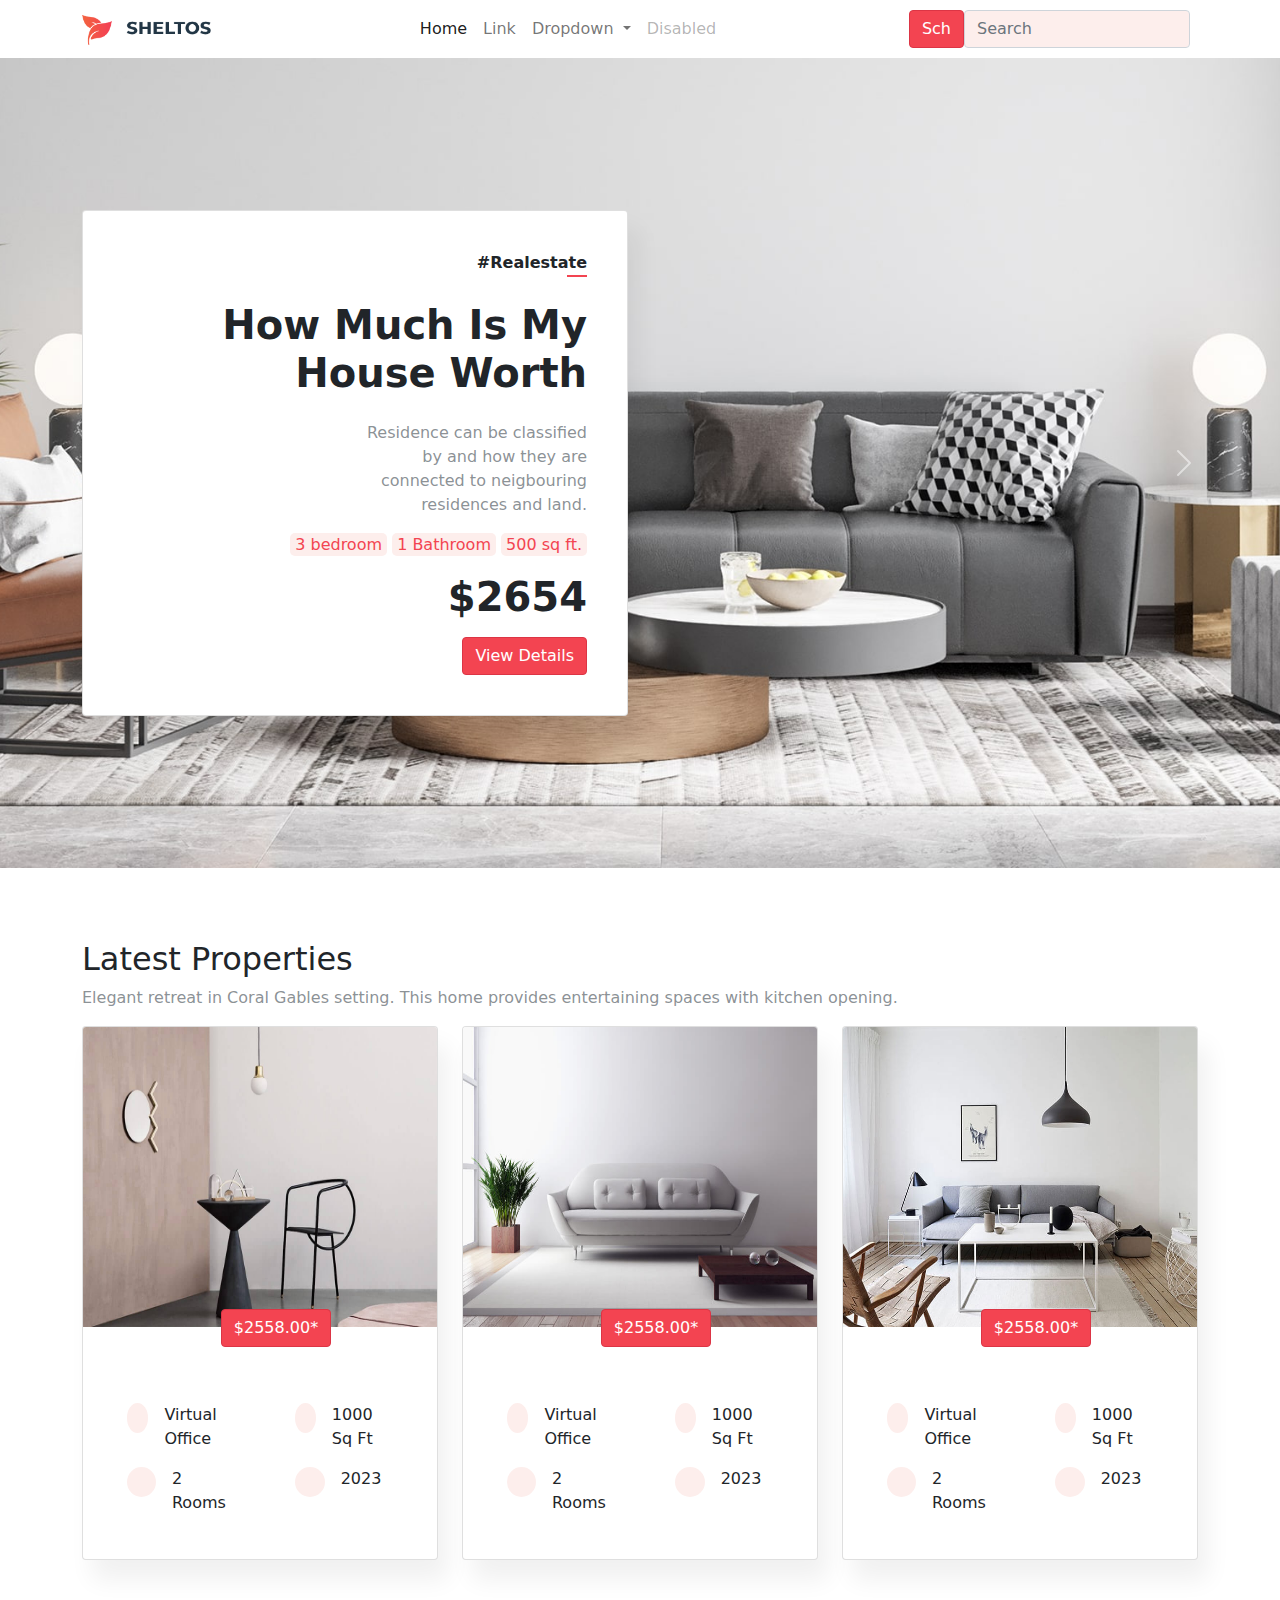
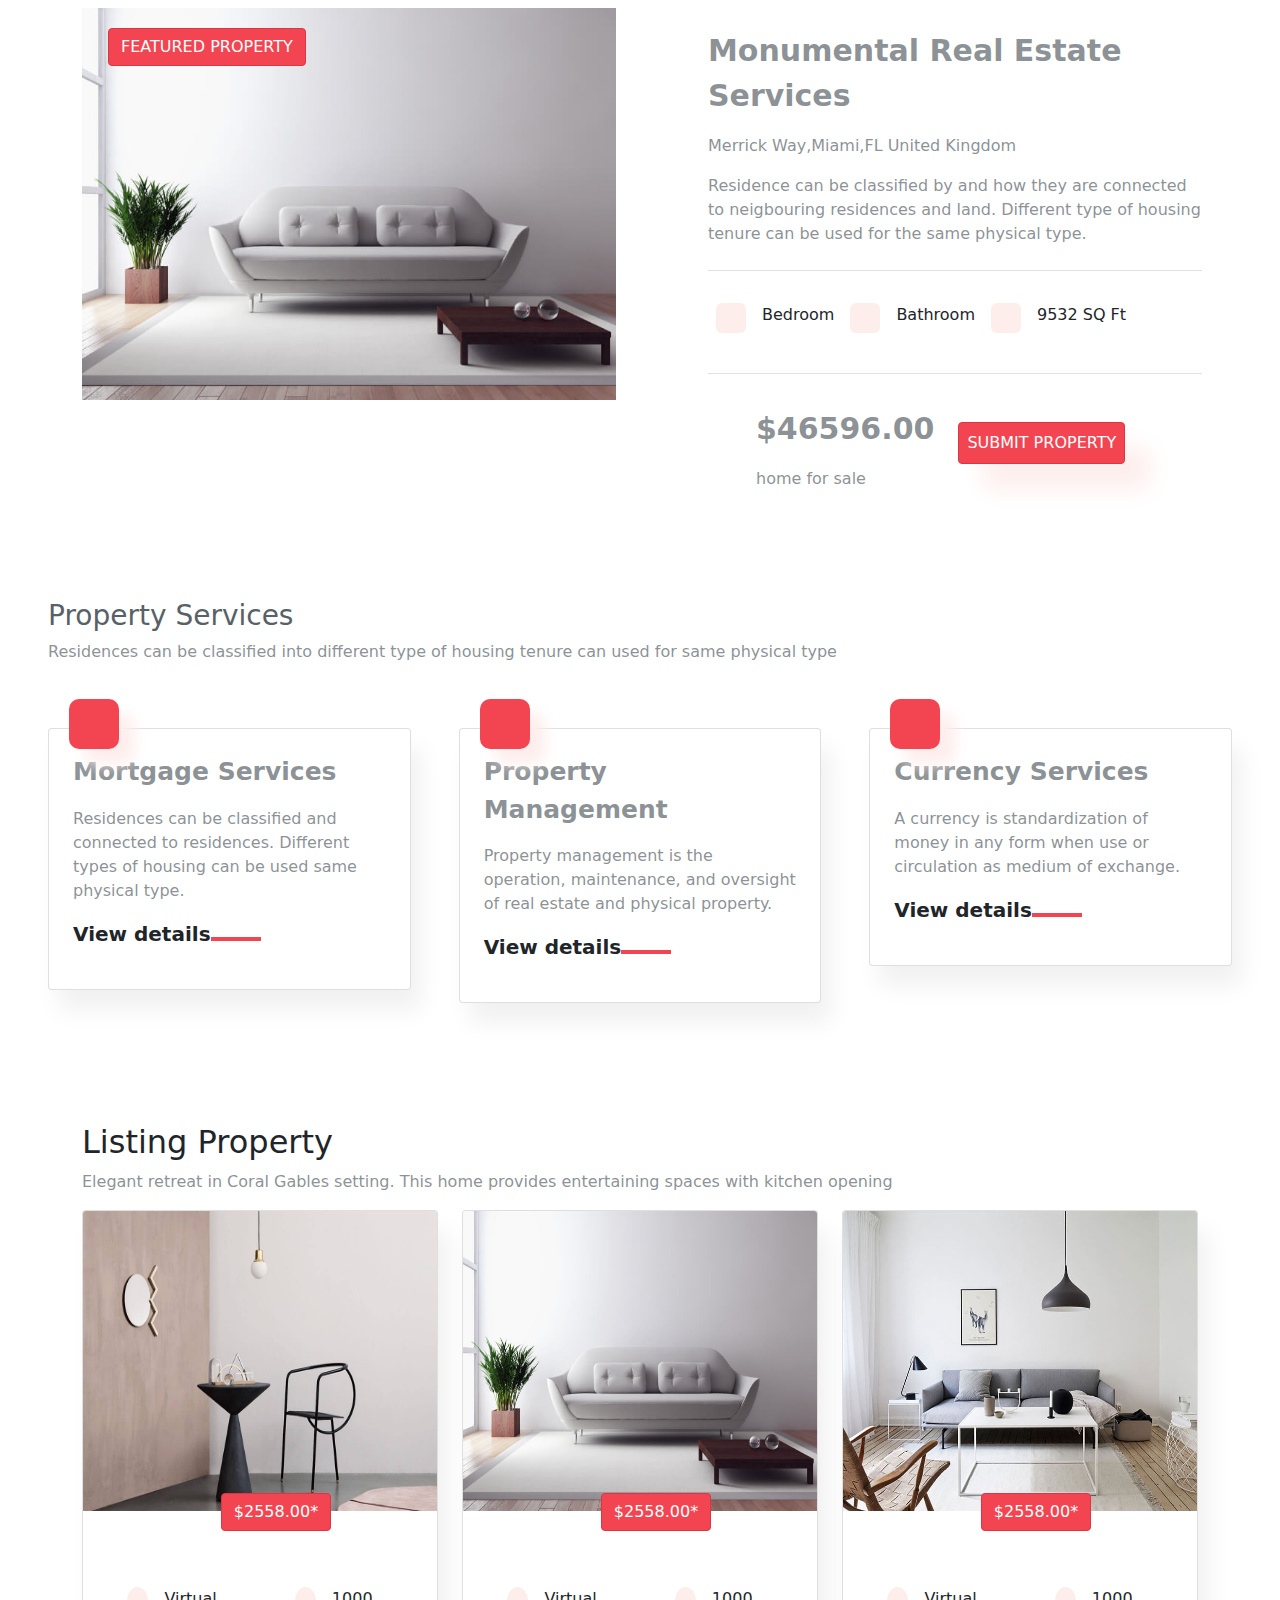
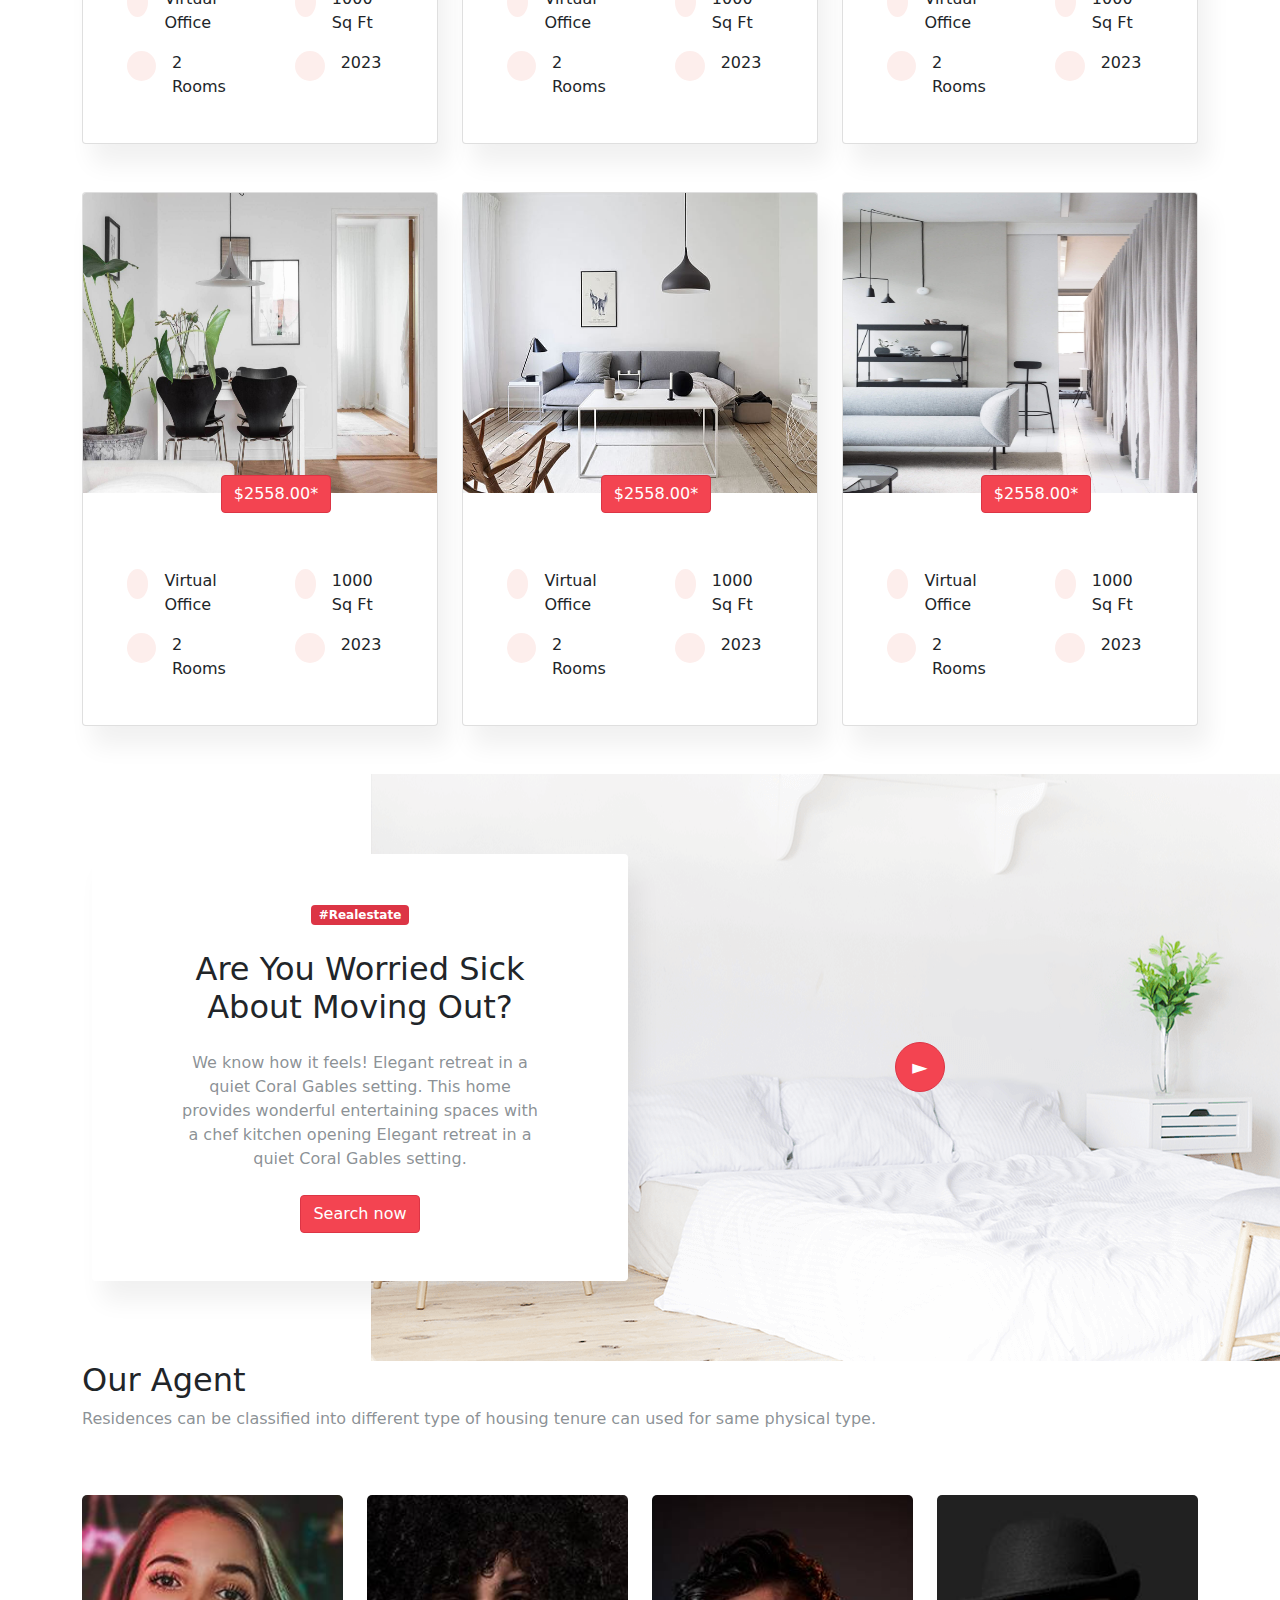
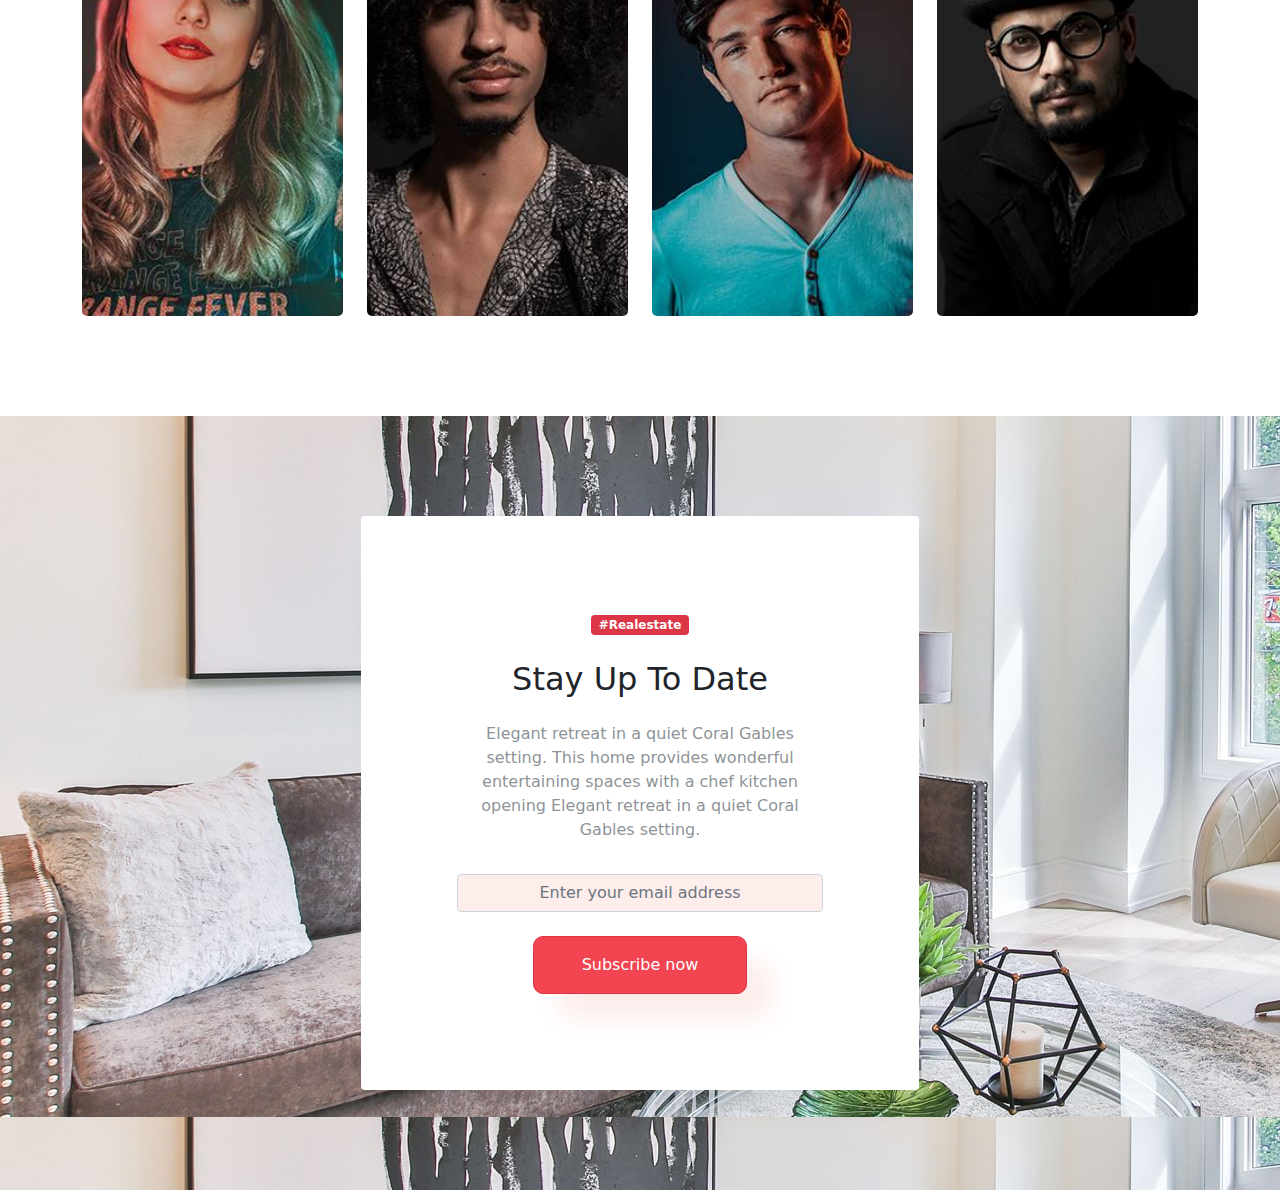
==== index.html @ 63a44f79 "completed homepage" ====
<!DOCTYPE html>
<html lang="en">

<head>
    <meta charset="UTF-8">
    <meta name="viewport" content="width=device-width, initial-scale=1.0">
    <title>Document</title>
    <link rel="stylesheet" href="bootstrap-5.0.2-dist/css/bootstrap.min.css">
    <link rel="stylesheet" href="style.css">
</head>

<body>
    <nav class="navbar navbar-expand-lg navbar-light bg-white">
        <div class="container">
            <a class="navbar-brand" href="#">
                <img src="image/4.png">
            </a>
            <button class="navbar-toggler" type="button" data-bs-toggle="collapse"
                data-bs-target="#navbarSupportedContent" aria-controls="navbarSupportedContent" aria-expanded="false"
                aria-label="Toggle navigation">
                <span class="navbar-toggler-icon"></span>
            </button>
            <div class="collapse navbar-collapse" id="navbarSupportedContent">
                <ul class="navbar-nav mx-auto mb-2 mb-lg-0">
                    <li class="nav-item">
                        <a class="nav-link active" aria-current="page" href="#">Home</a>
                    </li>
                    <li class="nav-item">
                        <a class="nav-link" href="#">Link</a>
                    </li>
                    <li class="nav-item dropdown">
                        <a class="nav-link dropdown-toggle" href="#" id="navbarDropdown" role="button"
                            data-bs-toggle="dropdown" aria-expanded="false">
                            Dropdown
                        </a>
                        <ul class="dropdown-menu" aria-labelledby="navbarDropdown">
                            <li><a class="dropdown-item" href="#">Action</a></li>
                            <li><a class="dropdown-item" href="#">Another action</a></li>
                            <li>
                                <hr class="dropdown-divider">
                            </li>
                            <li><a class="dropdown-item" href="#">Something else here</a></li>
                        </ul>
                    </li>
                    <li class="nav-item">
                        <a class="nav-link disabled" href="#" tabindex="-1" aria-disabled="true">Disabled</a>
                    </li>
                </ul>
                <form class="d-flex">
                    <button class="btn btn-danger" type="submit">
                        Sch
                    </button>
                    <input class="form-control me-2" type="search" placeholder="Search" aria-label="Search">

                </form>
            </div>
        </div>
    </nav>
    <div id="carouselExampleControls" class="carousel slide" data-bs-ride="carousel">
        <div class="carousel-inner">
            <div class="carousel-item active position-relative">
                <img src="image/banner1.jpg" class="d-block w-100" alt="...">
                <div class="carousel-content">
                    <div class="container h-100">
                        <div class="row h-100 align-items-center">
                            <div class="col-md-6">
                                <div class="card px-4 py-4">
                                    <div class="card-body">
                                        <p class="carousel-content-title text-dark">#Realestate</p>
                                        <h2 class="fw-bold text-capitalize display-4 my-4">
                                            How Much is My House Worth
                                        </h2>
                                        <p class="body w-50 ms-auto">Residence can be classified by and
                                            how they are connected to neigbouring residences and land.
                                        </p>
                                        <p class="description my-3">
                                            <span class="">3 bedroom</span>
                                            <span>1 Bathroom</span>
                                            <span>500 sq ft.</span>
                                        </p>
                                        <div class="attention">
                                            <h2 class="fw-bold mb-3">$2654</h2>
                                            <button class="btn btn-danger">View Details</button>
                                        </div>
                                    </div>
                                </div>
                            </div>
                        </div>

                    </div>
                </div>
            </div>

            <div class="carousel-item">
                <img src="image/banner2.jpg" class="d-block w-100" alt="...">
            </div>
            <div class="carousel-item">
                <img src="image/banner3.jpg" class="d-block w-100" alt="...">
            </div>
        </div>
        <button class="carousel-control-prev" type="button" data-bs-target="#carouselExampleControls"
            data-bs-slide="prev">
            <span class="carousel-control-prev-icon" aria-hidden="true"></span>
            <span class="visually-hidden">Previous</span>
        </button>
        <button class="carousel-control-next" type="button" data-bs-target="#carouselExampleControls"
            data-bs-slide="next">
            <span class="carousel-control-next-icon" aria-hidden="true"></span>
            <span class="visually-hidden">Next</span>
        </button>
    </div>
    <section class="label-property py-5 mt-4">
        <div class="container">
            <h2 class="heading text-capitalize">
                Latest Properties
            </h2>
            <p class="body">
                Elegant retreat in Coral Gables setting. This home provides entertaining spaces with kitchen opening.

            </p>
            <div class="row">
                <div class="col-lg-4 col-md-6">
                    <div class="card">
                        <div class="position-relative">
                            <img src="image/labelimg1.jpg" alt="" class="card-img-top">
                            <div class="card-2 px-4 py-2">
                                <div class="card-2-body px-4 py-2">

                                    <p class="fw-bold text-capitalize my-4 label-heading">
                                        How Much is My House Worth
                                    </p>
                                    <p class="body w-50">This home provides entertaining spaces with kitchen
                                        entering.
                                    </p>
                                    <p class="title text-dark">View details</p>
                                </div>
                            </div>
                        </div>
                        <div class="card-body position-relative pt-md-5">
                            <div class="d-flex">
                                <div class="left">
                                    <div class="d-flex p-2">
                                        <div class="icon me-3"></div>
                                        <span>Virtual Office</span>
                                    </div>
                                    <div class="d-flex p-2">
                                        <div class="icon me-3"></div>
                                        <span>2 Rooms</span>
                                    </div>
                                </div>
                                <div class="right">
                                    <div class="d-flex p-2">
                                        <div class="icon me-3"></div>
                                        <span>1000 Sq Ft</span>
                                    </div>
                                    <div class="d-flex p-2">
                                        <div class="icon me-3"></div>
                                        <span>2023</span>
                                    </div>
                                </div>
                            </div>
                            <div class="card-action text-center">
                                <button class="btn btn-danger">$2558.00*</button>
                            </div>
                        </div>

                    </div>
                </div>

                <div class="col-lg-4 col-md-6">
                    <div class="card">
                        <div class="position-relative">
                            <img src="image/labelimg2.jpg" alt="" class="card-img-top">
                            <div class="card-2 px-4 py-2">
                                <div class="card-2-body px-4 py-2">

                                    <p class="fw-bold text-capitalize my-4 label-heading">
                                        How Much is My House Worth
                                    </p>
                                    <p class="body w-50">This home provides entertaining spaces with kitchen
                                        entering.
                                    </p>
                                    <p class="title text-dark">View details</p>
                                </div>
                            </div>
                        </div>
                        <div class="card-body position-relative pt-md-5">
                            <div class="d-flex">
                                <div class="left">
                                    <div class="d-flex p-2">
                                        <div class="icon me-3"></div>
                                        <span>Virtual Office</span>
                                    </div>
                                    <div class="d-flex p-2">
                                        <div class="icon me-3"></div>
                                        <span>2 Rooms</span>
                                    </div>
                                </div>
                                <div class="right">
                                    <div class="d-flex p-2">
                                        <div class="icon me-3"></div>
                                        <span>1000 Sq Ft</span>
                                    </div>
                                    <div class="d-flex p-2">
                                        <div class="icon me-3"></div>
                                        <span>2023</span>
                                    </div>
                                </div>
                            </div>
                            <div class="card-action text-center">
                                <button class="btn btn-danger">$2558.00*</button>
                            </div>
                        </div>

                    </div>
                </div>
                <div class="col-lg-4 col-md-6">
                    <div class="card">
                        <div class="position-relative">
                            <img src="image/labelimg3.jpg" alt="" class="card-img-top">
                            <div class="card-2 px-4 py-2">
                                <div class="card-2-body px-4 py-2">

                                    <p class="fw-bold text-capitalize my-4 label-heading">
                                        How Much is My House Worth
                                    </p>
                                    <p class="body w-50">This home provides entertaining spaces with kitchen
                                        entering.
                                    </p>
                                    <p class="title text-dark">View details</p>
                                </div>
                            </div>
                        </div>
                        <div class="card-body position-relative pt-md-5">
                            <div class="d-flex">
                                <div class="left">
                                    <div class="d-flex p-2">
                                        <div class="icon me-3"></div>
                                        <span>Virtual Office</span>
                                    </div>
                                    <div class="d-flex p-2">
                                        <div class="icon me-3"></div>
                                        <span>2 Rooms</span>
                                    </div>
                                </div>
                                <div class="right">
                                    <div class="d-flex p-2">
                                        <div class="icon me-3"></div>
                                        <span>1000 Sq Ft</span>
                                    </div>
                                    <div class="d-flex p-2">
                                        <div class="icon me-3"></div>
                                        <span>2023</span>
                                    </div>
                                </div>
                            </div>
                            <div class="card-action text-center w-100">
                                <button class="btn btn-danger">$2558.00*</button>
                            </div>
                        </div>

                    </div>
                </div>
            </div>
        </div>

    </section>
    <section>
    <div class="container">
        <div class="row container-description h-100 gx-5">
            <div class="col-lg-6 d-flex position-relative ">
                <div>
                    <img src="image/labelimg2.jpg" class="w-100">
                    <button class="btn btn-danger button">FEATURED PROPERTY</button>
                    <div class="hover-container">
                        <div class="hover"></div>
                    </div>
                </div>
            </div>
            <div class="col-lg-6 left ">
                <div class="featured-text ps-lg-5 ">
                    <div class="mb-4">
                        <p class="feature-heading">Monumental Real Estate Services</p>
                        <p>Merrick Way,Miami,FL United Kingdom</p>
                        <p class="mb-2 pb-4 border-bottom">Residence can be classified by and
                            how they are connected to neigbouring residences and land. Different type of housing tenure
                            can be used for the same physical type.</p>
                    </div>
                    <div class="description-icon border-bottom pb-3 mb-2">
                        <p class="description">
                        <div class="d-flex">
                            <div class="d-flex p-2">
                                <div class="icons me-3"></div>
                                <span>Bedroom</span>
                            </div>
                            <div class="d-flex p-2">
                                <div class="icons me-3"></div>
                                <span>Bathroom</span>
                            </div>
                            <div class="d-flex p-2">
                                <div class="icons me-3"></div>
                                <span>9532 SQ Ft</span>
                            </div>

                        </div>
                        </p>
                    </div>
                    <div class="description-amount mx-5 d-flex py-4">
                        <div>
                            <p class="fw-bold amount">$46596.00</p>
                            <p>home for sale</p>
                        </div>
                        <div>
                            <button class="btn btn-danger button-2 mx-4 my-3 p-2">SUBMIT PROPERTY</button>
                        </div>
                    </div>
                </div>
            </div>
        </div>
    </div>
    </section>
    <section>
    <div class="container-fluid p-5">
        <h3 class="h-3">Property Services</h3>
        <p class="mb-5">Residences can be classified into different type of housing tenure can used for same physical
            type</p>

        <div class="row Property-services g-5">
            <div class="col-lg-4 position-relative">
                <div class="card px-4 py-4 mt-3">
                    <div class="icon-2 me-3"></div>
                    <p class="h-4 fw-bold">Mortgage Services</p>
                    <p>Residences can be classified and connected to residences. Different types of housing
                        can be used same physical type.
                    </p>
                    <p class="title text-dark">View details</p>
                </div>
            </div>
            <div class="col-lg-4 position-relative">
                <div class="card px-4 py-4 mt-3">
                    <div class="icon-2 me-3"></div>
                    <p class="h-4 fw-bold">Property Management</p>
                    <p>Property management is the operation, maintenance, and oversight of real estate and physical
                        property.
                    </p>
                    <p class="title text-dark">View details</p>
                </div>
            </div>
            <div class="col-lg-4 position-relative">
                <div class="card px-4 py-4 mt-3">
                    <div class="icon-2 me-3"></div>
                    <p class="h-4 fw-bold">Currency Services</p>
                    <p>A currency is standardization of money in any form when use or circulation as medium of exchange.
                    </p>
                    <p class="title text-dark">View details</p>
                </div>
            </div>
        </div>
    </div>
    </section>
    <section class="label-property py-5 mt-4">
        <div class="container">
            <h2 class="heading text-capitalize">
                Listing Property
            </h2>
            <p class="body">
                Elegant retreat in Coral Gables setting. This home provides entertaining spaces with kitchen opening
            </p>
            <div class="row gy-5">
                <div class="col-lg-4 col-md-6">
                    <div class="card">
                        <div class="position-relative">
                            <img src="image/labelimg1.jpg" alt="" class="card-img-top">
                            <div class="card-2 px-4 py-2">
                                <div class="card-2-body px-4 py-2 my-3">

                                    <p class="fw-bold text-capitalize my-2 label-heading">
                                        Eminent Estate Services
                                    </p>
                                    <p class="body w-50">Eminent Estate Services
                                    </p>
                                    <p class="title text-dark">View details</p>
                                </div>
                            </div>
                        </div>
                        <div class="card-body position-relative pt-md-5">
                            <div class="d-flex">
                                <div class="left">
                                    <div class="d-flex p-2">
                                        <div class="icon me-3"></div>
                                        <span>Virtual Office</span>
                                    </div>
                                    <div class="d-flex p-2">
                                        <div class="icon me-3"></div>
                                        <span>2 Rooms</span>
                                    </div>
                                </div>
                                <div class="right">
                                    <div class="d-flex p-2">
                                        <div class="icon me-3"></div>
                                        <span>1000 Sq Ft</span>
                                    </div>
                                    <div class="d-flex p-2">
                                        <div class="icon me-3"></div>
                                        <span>2023</span>
                                    </div>
                                </div>
                            </div>
                            <div class="card-action text-center">
                                <button class="btn btn-danger">$2558.00*</button>
                            </div>
                        </div>

                    </div>
                </div>

                <div class="col-lg-4 col-md-6">
                    <div class="card">
                        <div class="position-relative">
                            <img src="image/labelimg2.jpg" alt="" class="card-img-top">
                            <div class="card-2 px-4 py-2">
                                <div class="card-2-body px-4 py-2 my-3">

                                    <p class="fw-bold text-capitalize my-2 label-heading">
                                        Monumental Real Estate Services
                                    </p>
                                    <p class="body w-50">Monumental Real Estate Services
                                    </p>
                                    <p class="title text-dark">View details</p>
                                </div>
                            </div>
                        </div>
                        <div class="card-body position-relative pt-md-5">
                            <div class="d-flex">
                                <div class="left">
                                    <div class="d-flex p-2">
                                        <div class="icon me-3"></div>
                                        <span>Virtual Office</span>
                                    </div>
                                    <div class="d-flex p-2">
                                        <div class="icon me-3"></div>
                                        <span>2 Rooms</span>
                                    </div>
                                </div>
                                <div class="right">
                                    <div class="d-flex p-2">
                                        <div class="icon me-3"></div>
                                        <span>1000 Sq Ft</span>
                                    </div>
                                    <div class="d-flex p-2">
                                        <div class="icon me-3"></div>
                                        <span>2023</span>
                                    </div>
                                </div>
                            </div>
                            <div class="card-action text-center">
                                <button class="btn btn-danger">$2558.00*</button>
                            </div>
                        </div>

                    </div>
                </div>
                <div class="col-lg-4 col-md-6">
                    <div class="card">
                        <div class="position-relative">
                            <img src="image/labelimg3.jpg" alt="" class="card-img-top">
                            <div class="card-2 px-4 py-2">
                                <div class="card-2-body px-4 py-2 my-3">

                                    <p class="fw-bold text-capitalize my-2 label-heading">
                                        Dickson & Farm Property Co.
                                    </p>
                                    <p class="body w-50">Dickson & farm Property Co.
                                    </p>
                                    <p class="title text-dark">View details</p>
                                </div>
                            </div>
                        </div>
                        <div class="card-body position-relative pt-md-5">
                            <div class="d-flex">
                                <div class="left">
                                    <div class="d-flex p-2">
                                        <div class="icon me-3"></div>
                                        <span>Virtual Office</span>
                                    </div>
                                    <div class="d-flex p-2">
                                        <div class="icon me-3"></div>
                                        <span>2 Rooms</span>
                                    </div>
                                </div>
                                <div class="right">
                                    <div class="d-flex p-2">
                                        <div class="icon me-3"></div>
                                        <span>1000 Sq Ft</span>
                                    </div>
                                    <div class="d-flex p-2">
                                        <div class="icon me-3"></div>
                                        <span>2023</span>
                                    </div>
                                </div>
                            </div>
                            <div class="card-action text-center w-100">
                                <button class="btn btn-danger">$2558.00*</button>
                            </div>
                        </div>

                    </div>
                </div>
                <div class="col-lg-4 col-md-6">
                    <div class="card">
                        <div class="position-relative">
                            <img src="image/labelimg4.jpg" alt="" class="card-img-top">
                            <div class="card-2 px-4 py-2">
                                <div class="card-2-body px-4 py-2 my-3">

                                    <p class="fw-bold text-capitalize my-2 label-heading">
                                        Luxxe Choice Real Estate
                                    </p>
                                    <p class="body w-50">Luxxe Choice Real Estate
                                    </p>
                                    <p class="title text-dark">View details</p>
                                </div>
                            </div>
                        </div>
                        <div class="card-body position-relative pt-md-5">
                            <div class="d-flex">
                                <div class="left">
                                    <div class="d-flex p-2">
                                        <div class="icon me-3"></div>
                                        <span>Virtual Office</span>
                                    </div>
                                    <div class="d-flex p-2">
                                        <div class="icon me-3"></div>
                                        <span>2 Rooms</span>
                                    </div>
                                </div>
                                <div class="right">
                                    <div class="d-flex p-2">
                                        <div class="icon me-3"></div>
                                        <span>1000 Sq Ft</span>
                                    </div>
                                    <div class="d-flex p-2">
                                        <div class="icon me-3"></div>
                                        <span>2023</span>
                                    </div>
                                </div>
                            </div>
                            <div class="card-action text-center w-100">
                                <button class="btn btn-danger">$2558.00*</button>
                            </div>
                        </div>

                    </div>
                </div>
                <div class="col-lg-4 col-md-6">
                    <div class="card">
                        <div class="position-relative">
                            <img src="image/labelimg3.jpg" alt="" class="card-img-top">
                            <div class="card-2 px-4 py-2">
                                <div class="card-2-body px-4 py-2 my-3">

                                    <p class="fw-bold text-capitalize my-2 label-heading">
                                        Homerus Realty Agents
                                    </p>
                                    <p class="body w-50">Homerus Realty Agents
                                    </p>
                                    <p class="title text-dark">View details</p>
                                </div>
                            </div>
                        </div>
                        <div class="card-body position-relative pt-md-5">
                            <div class="d-flex">
                                <div class="left">
                                    <div class="d-flex p-2">
                                        <div class="icon me-3"></div>
                                        <span>Virtual Office</span>
                                    </div>
                                    <div class="d-flex p-2">
                                        <div class="icon me-3"></div>
                                        <span>2 Rooms</span>
                                    </div>
                                </div>
                                <div class="right">
                                    <div class="d-flex p-2">
                                        <div class="icon me-3"></div>
                                        <span>1000 Sq Ft</span>
                                    </div>
                                    <div class="d-flex p-2">
                                        <div class="icon me-3"></div>
                                        <span>2023</span>
                                    </div>
                                </div>
                            </div>
                            <div class="card-action text-center w-100">
                                <button class="btn btn-danger">$2558.00*</button>
                            </div>
                        </div>

                    </div>
                </div>
                <div class="col-lg-4 col-md-6">
                    <div class="card">
                        <div class="position-relative">
                            <img src="image/labelimg5.jpg" alt="" class="card-img-top">
                            <div class="card-2 px-4 py-2">
                                <div class="card-2-body px-4 py-2 my-3">

                                    <p class="fw-bold text-capitalize my-2 label-heading">
                                        How Much is My House Worth
                                    </p>
                                    <p class="body w-50">How Much Is My House Worth
                                    </p>
                                    <p class="title text-dark">View details</p>
                                </div>
                            </div>
                        </div>
                        <div class="card-body position-relative pt-md-5">
                            <div class="d-flex">
                                <div class="left">
                                    <div class="d-flex p-2">
                                        <div class="icon me-3"></div>
                                        <span>Virtual Office</span>
                                    </div>
                                    <div class="d-flex p-2">
                                        <div class="icon me-3"></div>
                                        <span>2 Rooms</span>
                                    </div>
                                </div>
                                <div class="right">
                                    <div class="d-flex p-2">
                                        <div class="icon me-3"></div>
                                        <span>1000 Sq Ft</span>
                                    </div>
                                    <div class="d-flex p-2">
                                        <div class="icon me-3"></div>
                                        <span>2023</span>
                                    </div>
                                </div>
                            </div>
                            <div class="card-action text-center w-100">
                                <button class="btn btn-danger">$2558.00*</button>
                            </div>
                        </div>

                    </div>
                </div>
            </div>
        </div>

    </section>


    <section class="video-section">
        <div class="container-fluid">
            <div class="row align-items-center">
                <div class="col-lg-6">
                    <div class="card  text-center bg-white border-0" style="row-gap:20px">
                        <div class="card-body text-center bg-white border-0 w-75 mx-auto py-5" style="row-gap:30px">
                            <span class="badge bg-danger">
                                #Realestate
                            </span>

                            <h2 class="heading my-4">Are You Worried
                                Sick About Moving Out?</h2>
                            <p>
                                We know how it feels! Elegant retreat in a quiet Coral Gables setting. This home
                                provides
                                wonderful entertaining spaces with a chef kitchen opening Elegant retreat in a quiet
                                Coral
                                Gables setting.
                            </p>
                            <div class="mt-4">
                                <button class="btn btn-danger">Search now</button>
                            </div>
                        </div>
                    </div>
                    <div>

                    </div>
                </div>
                <div class="col-lg-6 h-100">
                    <div class="d-flex align-items-center justify-content-center h-100">
                        <button type="button" class="btn btn-danger play-youtube" data-bs-toggle="modal"
                            data-bs-target="#youtube">
                            &#9658;
                        </button>
                    </div>
                </div>
            </div>
        </div>
        <div class="modal fade" id="youtube" tabindex="-1" aria-labelledby="exampleModalLabel" aria-hidden="true">
            <div class="modal-dialog modal-dialog-centered">
              <div class="modal-content">
               
                <div class="modal-body p-0">
                    <iframe title="realestate" src="https://www.youtube.com/embed/Sz_1tkcU0Co" class="youtube"></iframe>
                </div>
               
              </div>
            </div>
          </div>
    </section>
    <section class="Agent">
        <div class="container">
            <div>
                <h2 class="heading text-capitalize">Our Agent</h2>
                <p>Residences can be classified into different type of housing tenure can used for same physical type.

                </p>
            </div>
            <div class="row gy-3 my-5">
                <div class="col-lg-3 position-relative ">

                    <div class="agent-image"><img src="image/about1.jpg" class="agent-img"></div>
                </div>
                <div class="col-lg-3 position-relative ">

                    <div class="agent-image">
                        <img src="image/about2.jpg" class="agent-img">
                    </div>
                </div>
                <div class="col-lg-3 position-relative ">

                    <div class="agent-image">
                        <img src="image/about3.jpg" class="agent-img">
                    </div>
                </div>
                <div class="col-lg-3 position-relative ">
                    <div class="agent-image">
                        <img src="image/about4.jpg" class="agent-img">
                    </div>
                </div>
            </div>
        </div>
        </div>

    </section>
    <section class="agent-section">
        <div class="container">
            <div class="col-lg-6">
                <div class="card  text-center bg-white border-0 p-lg-5">
                    <div class="card-body text-center bg-white border-0  mx-auto p-5" style="row-gap:30px">
                        <span class="badge bg-danger">
                            #Realestate
                        </span>

                        <h2 class="heading my-4">Stay Up To Date</h2>
                        <p class="pb-3">
                            Elegant retreat in a quiet Coral Gables setting. This home provides wonderful entertaining
                            spaces with a chef kitchen opening Elegant retreat in a quiet Coral Gables setting.


                        </p>
                        <div>
                            <input type="text" class="form-control text-center" placeholder="Enter your email address"
                                aria-label="E-mail address">
                        </div>
                        <div class="mt-4">
                            <button class="btn btn-danger px-5 py-3 agent-button">Subscribe now</button>
                        </div>
                    </div>
                </div>
                <div>

                </div>
            </div>
        </div>
    </section>
    <script src="bootstrap-5.0.2-dist//js/bootstrap.bundle.js"></script>
</body>

</html>
---- style.css ----
:root{
    --color-primary:#f34451;
    --color-secoondary:#f7f7fe;
    --color-primary-light:#fdeeec;
    --color-body:rgba(88,97,103,.7);
    --header-color:#586167;
    
}
p{
    color: var(--color-body);
}
.navbar-brand img{
    height:30px
}
.btn-danger{
    background-color: var(--color-primary);
}
.navbar input[type= 'search']{
    background-color:var(--color-primary-light);
}
.carousel img{
    height: 90vh;
    object-fit:cover ;
    object-position:center ;
}
.carousel-content{
    position: absolute;
    left: 0;
    top: 0;
    height:100%;
    width: 100%;
    text-align: right;
}
.carousel-content-title{
    font-weight: bold;
}
.carousel-content-title::after{
    content:"";
    display:block;
    width: 20px;
    height:2px;
    background-color: var(--color-primary);
    margin-left: auto;
}
.carousel-content h2{
    font-size:40px
    
}
.carousel-content .description span{
  background-color:var(--color-primary-light);
  padding: 2px 5px;
  border-radius: 5px;
  color: var(--color-primary);
}

.card .icon{
    width:30px;
    height: 30px;
    border-radius:50%;
    background-color:var(--color-primary-light);
}
.card .card-action{
    position:absolute;
    top:-18px;
width: 100%;
}
 .card img {
    height: 300px;
 }
.card{
    box-shadow: 10px 20px 25px rgba(0,0,0,6%);
}



.container-description{
position: relative;
}
.label-heading{
    font-size: 30px;
}
.title{
    font-weight: bold;
    color:var(--color-primary);
    font-size: 20px;
}

.title::after{
    content:"";
    display:inline-block;
    width: 50px;
    height:4px;
    background-color: var(--color-primary);
    
}

.feature-heading{
    font-weight: bold;
    font-size: 30px;
}

.left{
    padding:20px;
    
}
.right{
    padding: 20px;
}
.button{
    position:absolute;
    top:20px;
    left:50px;
}

.amount{
    font-size: 30px;
}
.button-2{
    display: inline-block;
    box-shadow: 25px 25px 25px var(--color-primary-light);
}

.icons{
    width:30px;
    height: 30px;
    border-radius:20%;
    background-color:var(--color-primary-light);
}
.hover-container{
    position:absolute;
    width:100%;
    height: 100%;
    display: flex;
    justify-content: center;
    align-items: center;
    z-index: 1;
    top: 0;
    left: 0;
    /* border: 1px solid; */
}
.hover{
    background-color:rgba(255,255,255,50%);
    height:200px;
    width: 200px;
    transform: scale(0);
    transition: transform .5s ease;
}
.image{
    border: 1px solid;
}

.hover-container:hover .hover{ 
    transform: scale(1);
}
.h-3{
    color: var(--header-color);
}
.h-4{
    font-size: 25px;
}
.icon-2{
    position: absolute;
    top: -30px;
    left:20px;
    width:50px;
    height: 50px;
    border-radius:20%;
    background-color:var(--color-primary);
    box-shadow: 15px 15px 15px var(--color-primary-light); 
}
.card-2{
    position:absolute;
    width:100%;
    height: 70%;
    z-index: 1;
    top: 0;
    left: 0;
    
}

.card-2-body{
    
    background-color:white;
    transform: scale(0);
    transition: transform .5s ease;
}
.card-2:hover .card-2-body{
    transform: scale(1);
}
.video-section{
    background-image: url(image/video-bg.png);
    padding: 80px;
    background-position:bottom;
}
.play-youtube{
    width:50px;
    height: 50px;
    border-radius:50%;
    display: inline-flex;
    align-items: center;
    justify-content: center;
    font-size: 20px;

}
.youtube{
    width: 100%;
    height: 300px;
}
.agent{
    margin-top: 100px;
}
.agent-img{
    border-radius: 5px;
    width: 100%;
    height: 421px;
    object-fit: cover;
   
}
.agent-section{
    background-image: url(image/subscribe-bg.jpg);
    padding-top: 100px;
    padding-bottom: 100px;
    align-items: center;
    justify-content: center;
    margin-top: 100px;
}

.agent-section .container{
    display: flex;
    align-items: center;
    justify-content: center;
}

.form-control{
    background-color: var(--color-primary-light);
    
}
.agent-button{
    box-shadow: 25px 25px 25px var(--color-primary-light); 
    border-radius: 10px;
}
input::placeholder{
    color: var(--color-primary);
}
@media(max-width:750px){
    .video-section{padding: 24px 16px;
    }
    
}
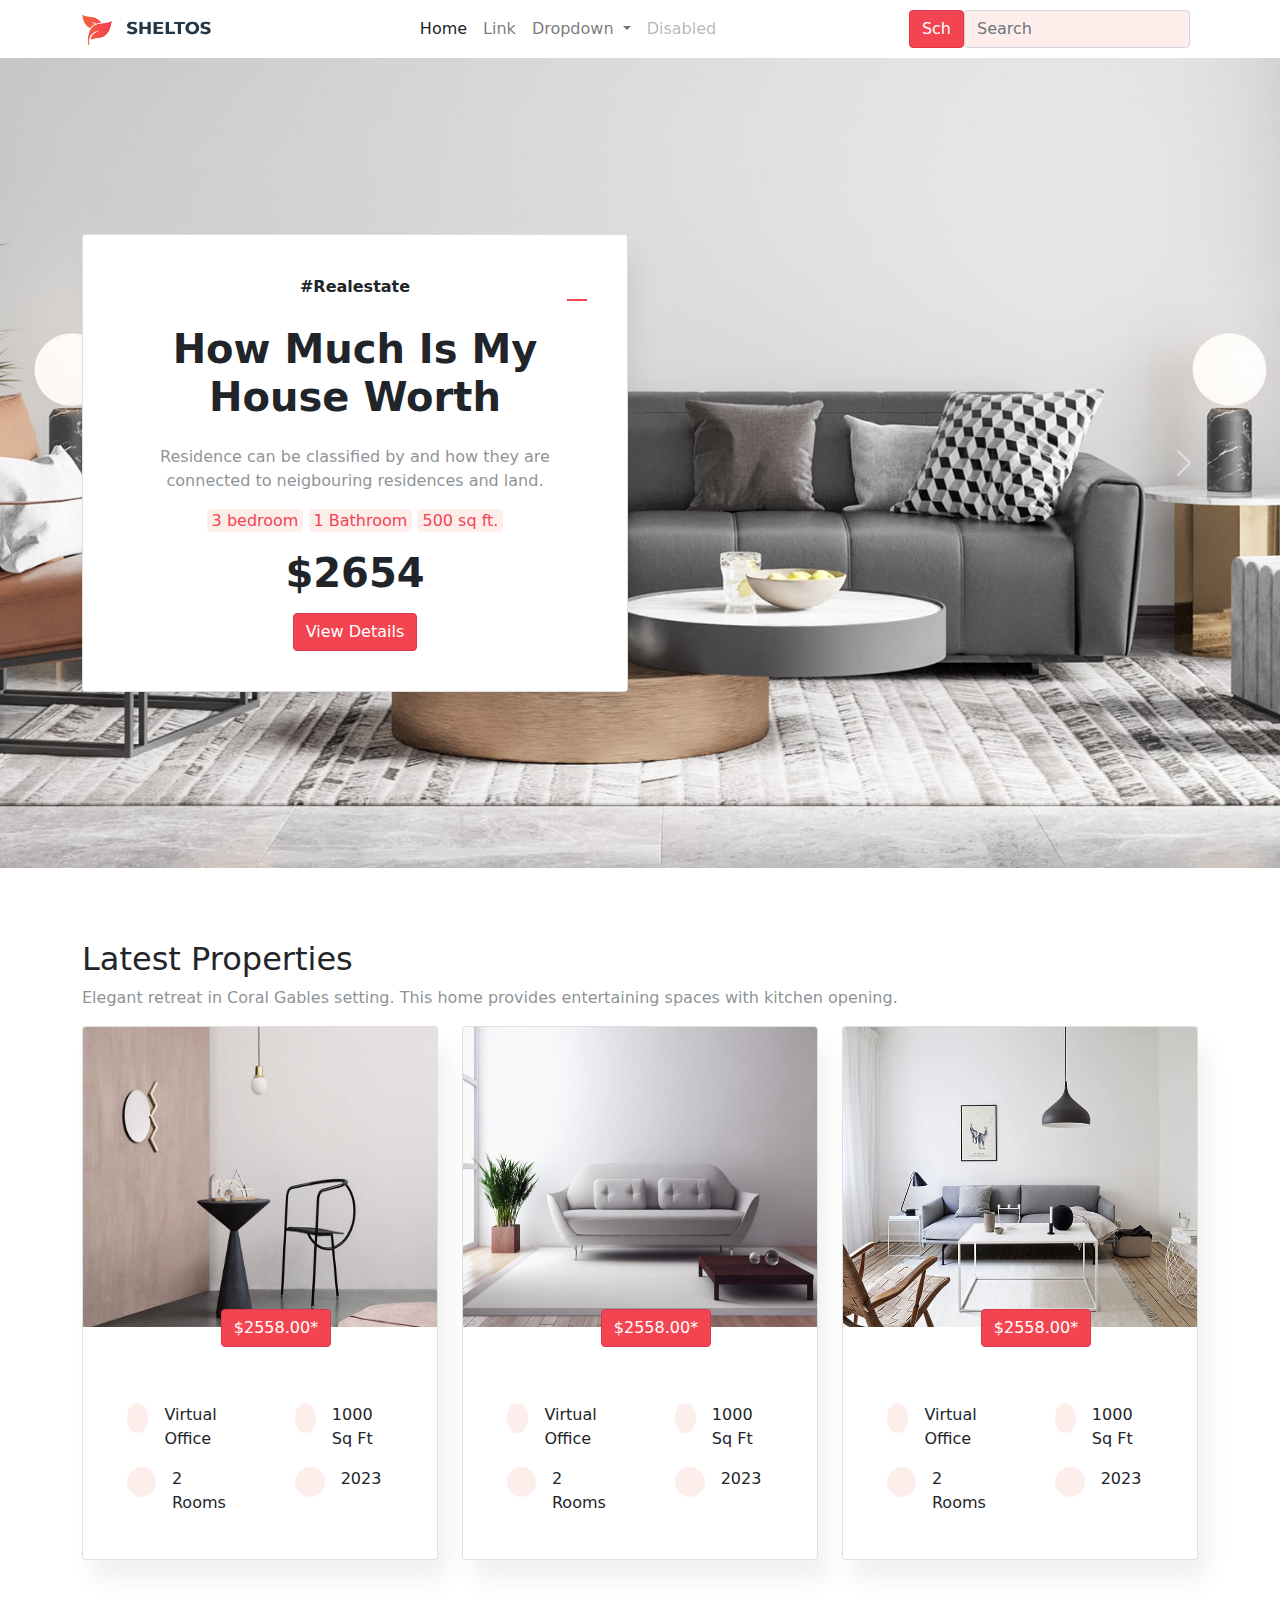
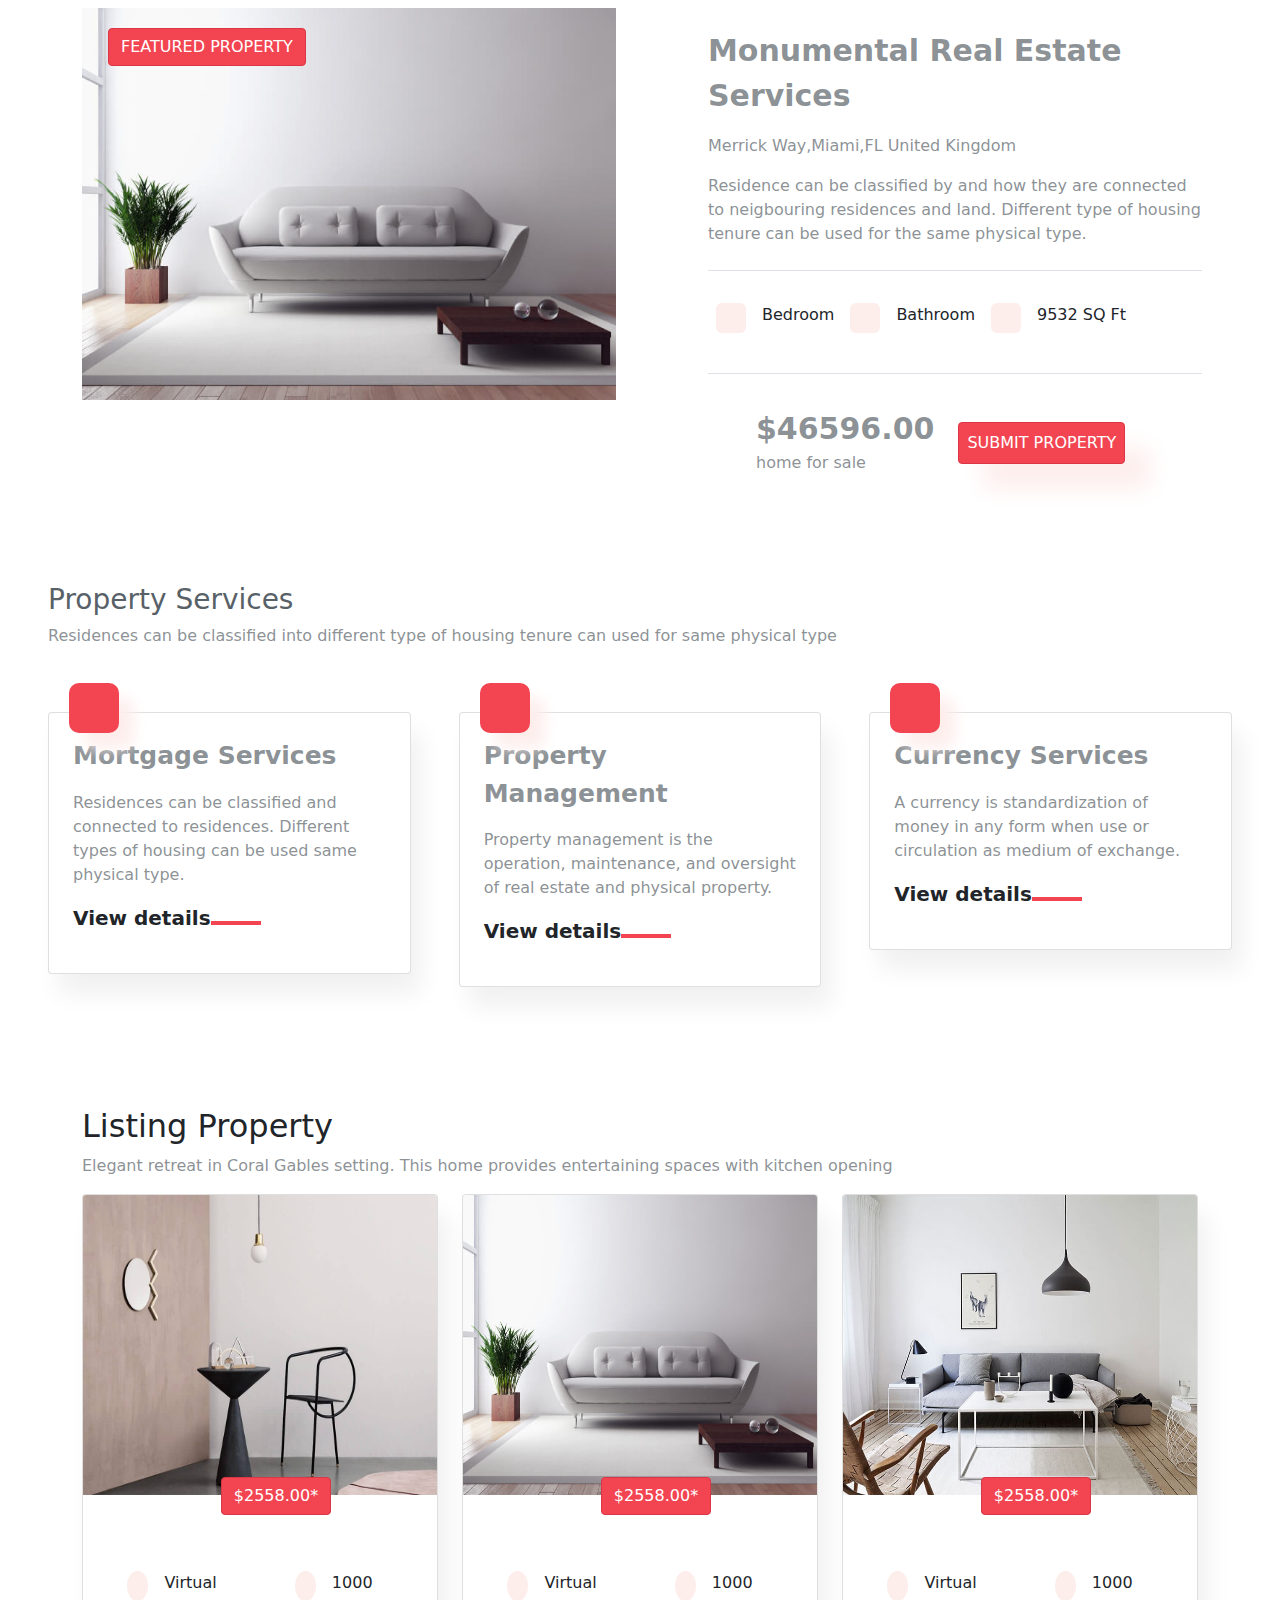
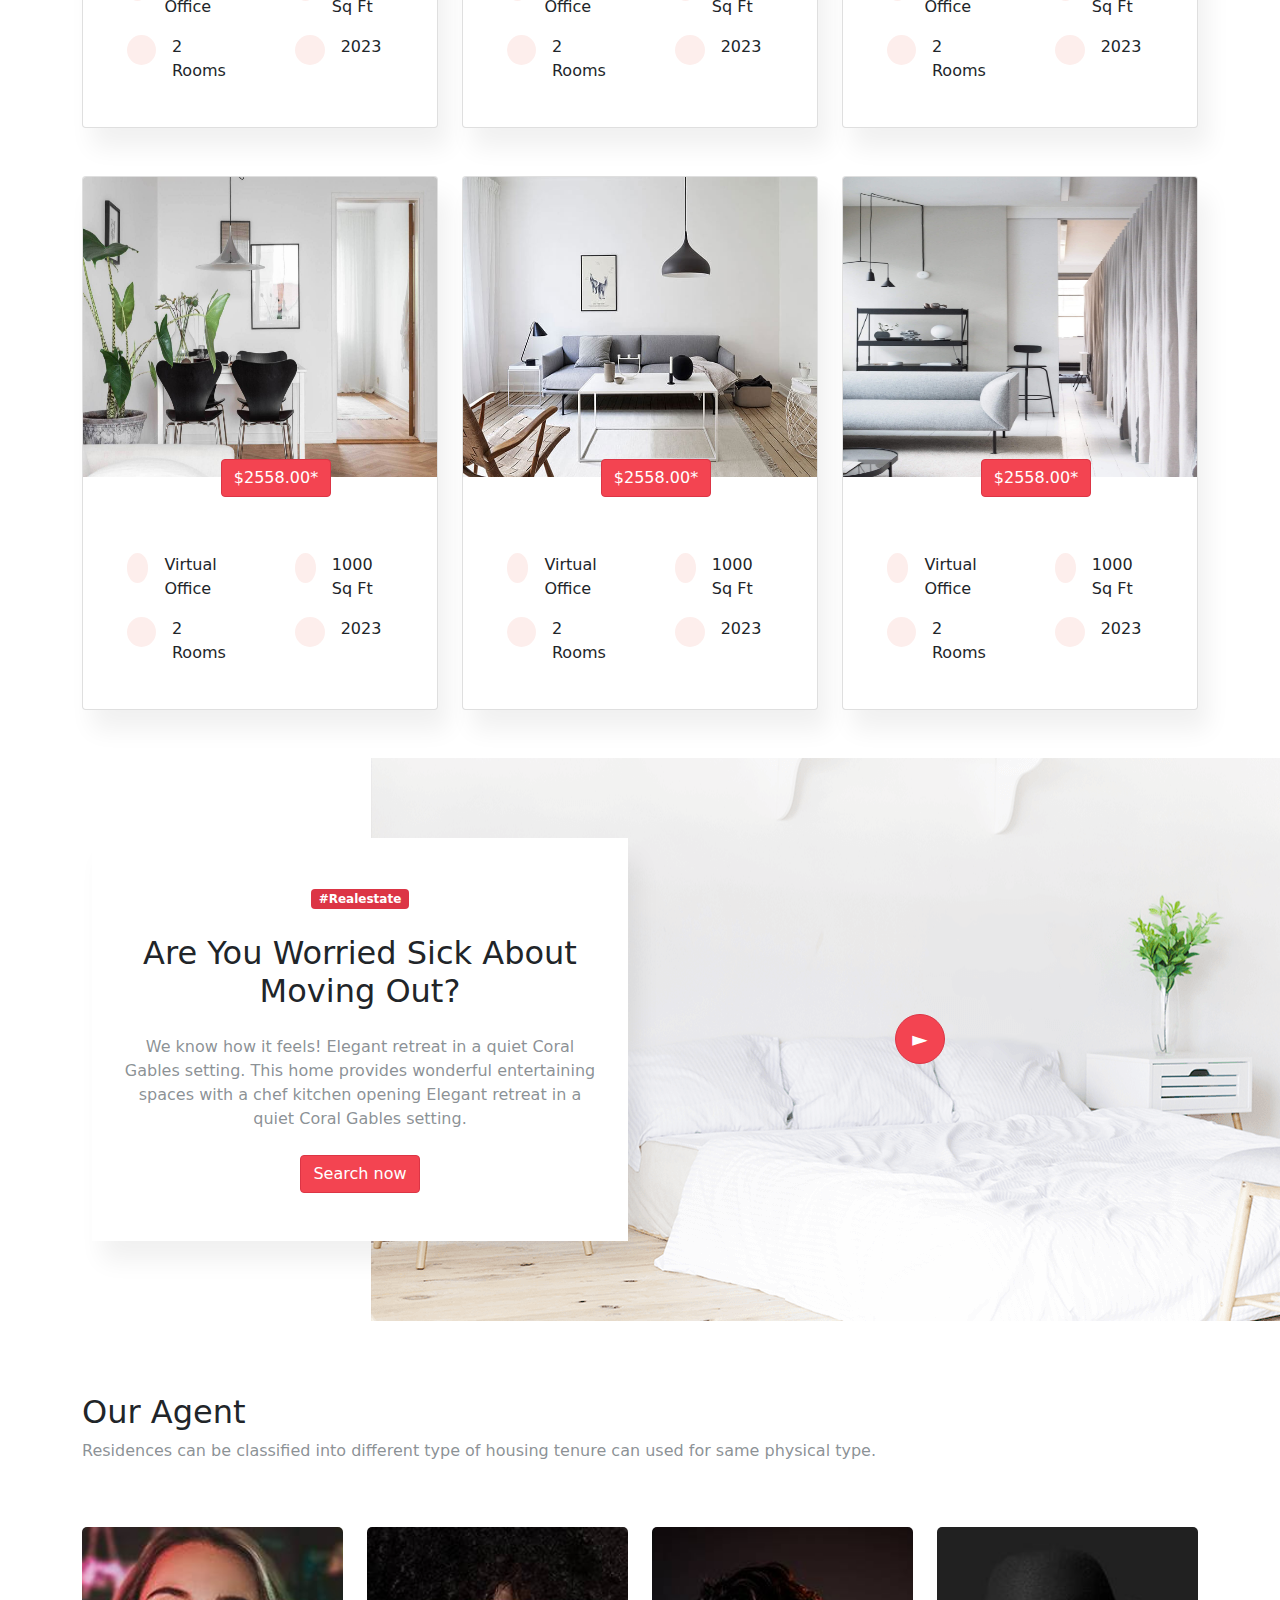
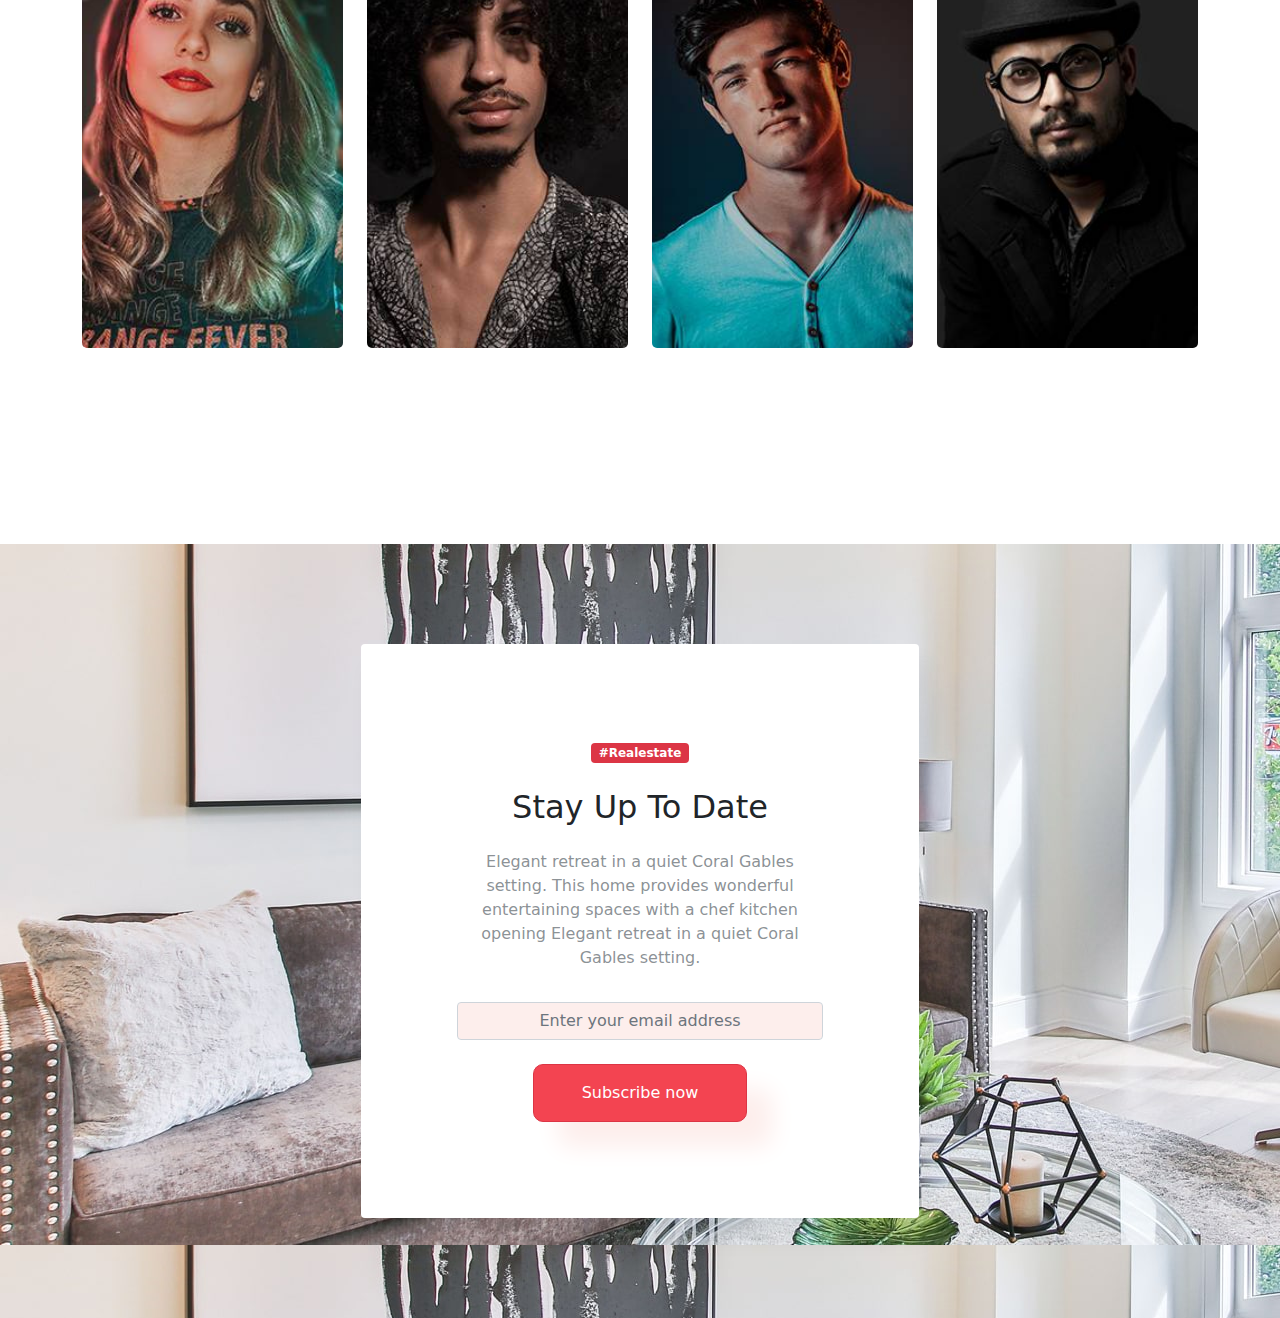
==== commit 970237e3: "mobile view update 2" ====
--- a/index.html
+++ b/index.html
@@ -60,7 +60,7 @@
         <div class="carousel-inner">
             <div class="carousel-item active position-relative">
                 <img src="image/banner1.jpg" class="d-block w-100" alt="...">
-                <div class="carousel-content">
+                <div class="carousel-content text-center text-md-right">
                     <div class="container h-100">
                         <div class="row h-100 align-items-center">
                             <div class="col-md-6">
@@ -70,7 +70,7 @@
                                         <h2 class="fw-bold text-capitalize display-4 my-4">
                                             How Much is My House Worth
                                         </h2>
-                                        <p class="body w-50 ms-auto">Residence can be classified by and
+                                        <p class="body ms-auto">Residence can be classified by and
                                             how they are connected to neigbouring residences and land.
                                         </p>
                                         <p class="description my-3">
@@ -109,7 +109,7 @@
             <span class="visually-hidden">Next</span>
         </button>
     </div>
-    <section class="label-property py-5 mt-4">
+    <section class="label-property py-3 py-md-5 mt-4">
         <div class="container">
             <h2 class="heading text-capitalize">
                 Latest Properties
@@ -286,7 +286,7 @@
                             how they are connected to neigbouring residences and land. Different type of housing tenure
                             can be used for the same physical type.</p>
                     </div>
-                    <div class="description-icon border-bottom pb-3 mb-2">
+                    <div class="description-icon border-bottom pb-  pb-md-3 mb-2">
                         <p class="description">
                         <div class="d-flex">
                             <div class="d-flex p-2">
@@ -305,13 +305,13 @@
                         </div>
                         </p>
                     </div>
-                    <div class="description-amount mx-5 d-flex py-4">
+                    <div class="description-amount  d-flex flex-wrap flex-md-nowrap mx-0 mx-md-5 py-0 py-md-4">
                         <div>
-                            <p class="fw-bold amount">$46596.00</p>
+                            <p class="fw-bold amount mb-0">$46596.00</p>
                             <p>home for sale</p>
                         </div>
-                        <div>
-                            <button class="btn btn-danger button-2 mx-4 my-3 p-2">SUBMIT PROPERTY</button>
+                        <div class="w-100">
+                            <button class="btn btn-danger button-2 mx-0 mx-md-4 my-md-3 p-md-2">SUBMIT PROPERTY</button>
                         </div>
                     </div>
                 </div>
@@ -320,7 +320,7 @@
     </div>
     </section>
     <section>
-    <div class="container-fluid p-5">
+    <div class="container-fluid p-3 p-md-5">
         <h3 class="h-3">Property Services</h3>
         <p class="mb-5">Residences can be classified into different type of housing tenure can used for same physical
             type</p>
@@ -358,7 +358,7 @@
         </div>
     </div>
     </section>
-    <section class="label-property py-5 mt-4">
+    <section class="label-property py-md-5 py-0 mt-4">
         <div class="container">
             <h2 class="heading text-capitalize">
                 Listing Property
@@ -655,12 +655,12 @@
             <div class="row align-items-center">
                 <div class="col-lg-6">
                     <div class="card  text-center bg-white border-0" style="row-gap:20px">
-                        <div class="card-body text-center bg-white border-0 w-75 mx-auto py-5" style="row-gap:30px">
+                        <div class="card-body text-center bg-white border-0 w-100 w-md-75 mx-0 mx-auto p-4 py-md-5" style="row-gap:30px">
                             <span class="badge bg-danger">
                                 #Realestate
                             </span>
 
-                            <h2 class="heading my-4">Are You Worried
+                            <h2 class="heading my-2 my-md-4">Are You Worried
                                 Sick About Moving Out?</h2>
                             <p>
                                 We know how it feels! Elegant retreat in a quiet Coral Gables setting. This home
@@ -678,7 +678,7 @@
 
                     </div>
                 </div>
-                <div class="col-lg-6 h-100">
+                <div class="col-lg-6 h-100 order-first order-md-last mb-3 mb-md-0">
                     <div class="d-flex align-items-center justify-content-center h-100">
                         <button type="button" class="btn btn-danger play-youtube" data-bs-toggle="modal"
                             data-bs-target="#youtube">
@@ -700,7 +700,7 @@
             </div>
           </div>
     </section>
-    <section class="Agent">
+    <section class="Agent py-3 py-md-5 mt-4">
         <div class="container">
             <div>
                 <h2 class="heading text-capitalize">Our Agent</h2>
@@ -756,7 +756,7 @@
                                 aria-label="E-mail address">
                         </div>
                         <div class="mt-4">
-                            <button class="btn btn-danger px-5 py-3 agent-button">Subscribe now</button>
+                            <button class="btn btn-danger px-2 px-md-5 py-2 py-md-3 agent-button">Subscribe now</button>
                         </div>
                     </div>
                 </div>
--- a/style.css
+++ b/style.css
@@ -245,5 +245,22 @@
 @media(max-width:750px){
     .video-section{padding: 24px 16px;
     }
-    
+   h2.display-4{
+    font-size: 30px;
+   }
+    .carousel-content-title::after{
+       
+        margin:0 auto;
+    }
+    .feature-heading{font-size: 24px;}
+    .description-amount{
+        display: flex;
+        flex-wrap: wrap;
+    }
+    .amount{
+        font-size: 20px;
+    }
+    .agent-section{
+        margin-top: 0px;
+    }
 }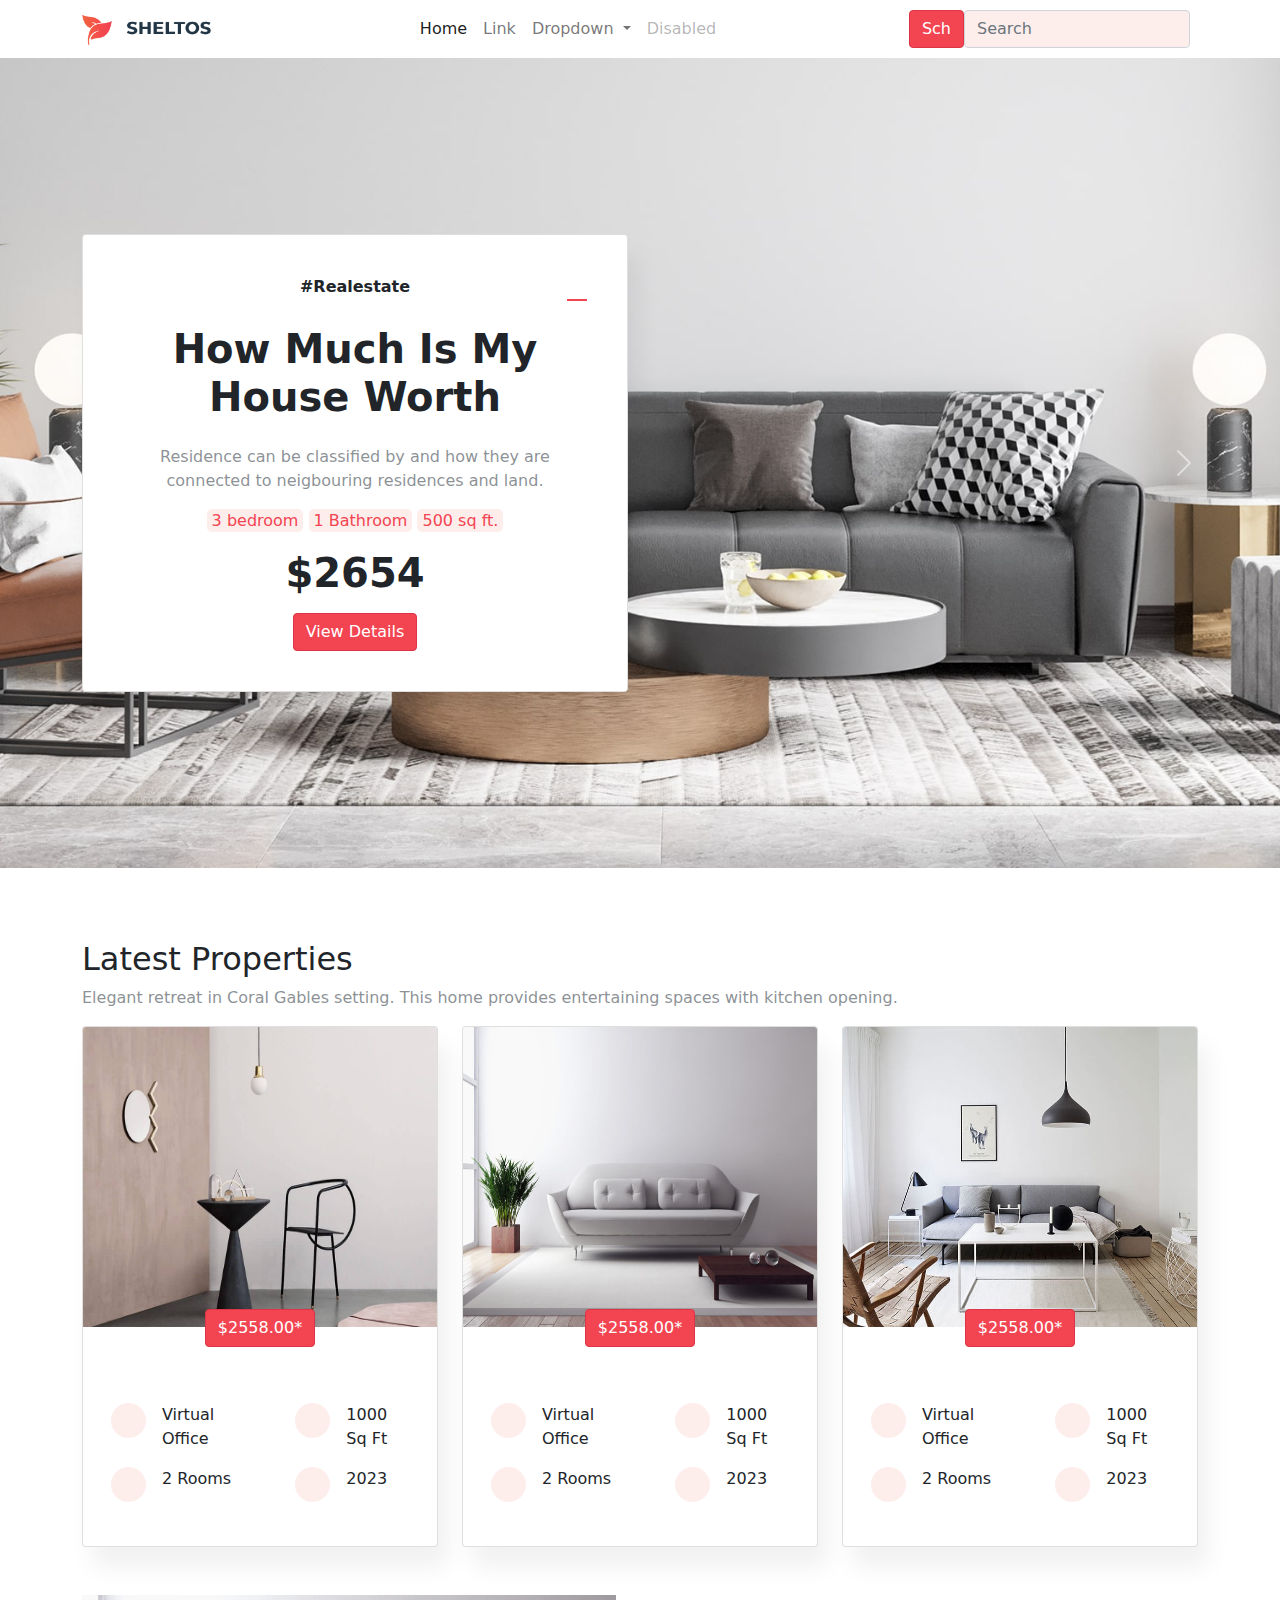
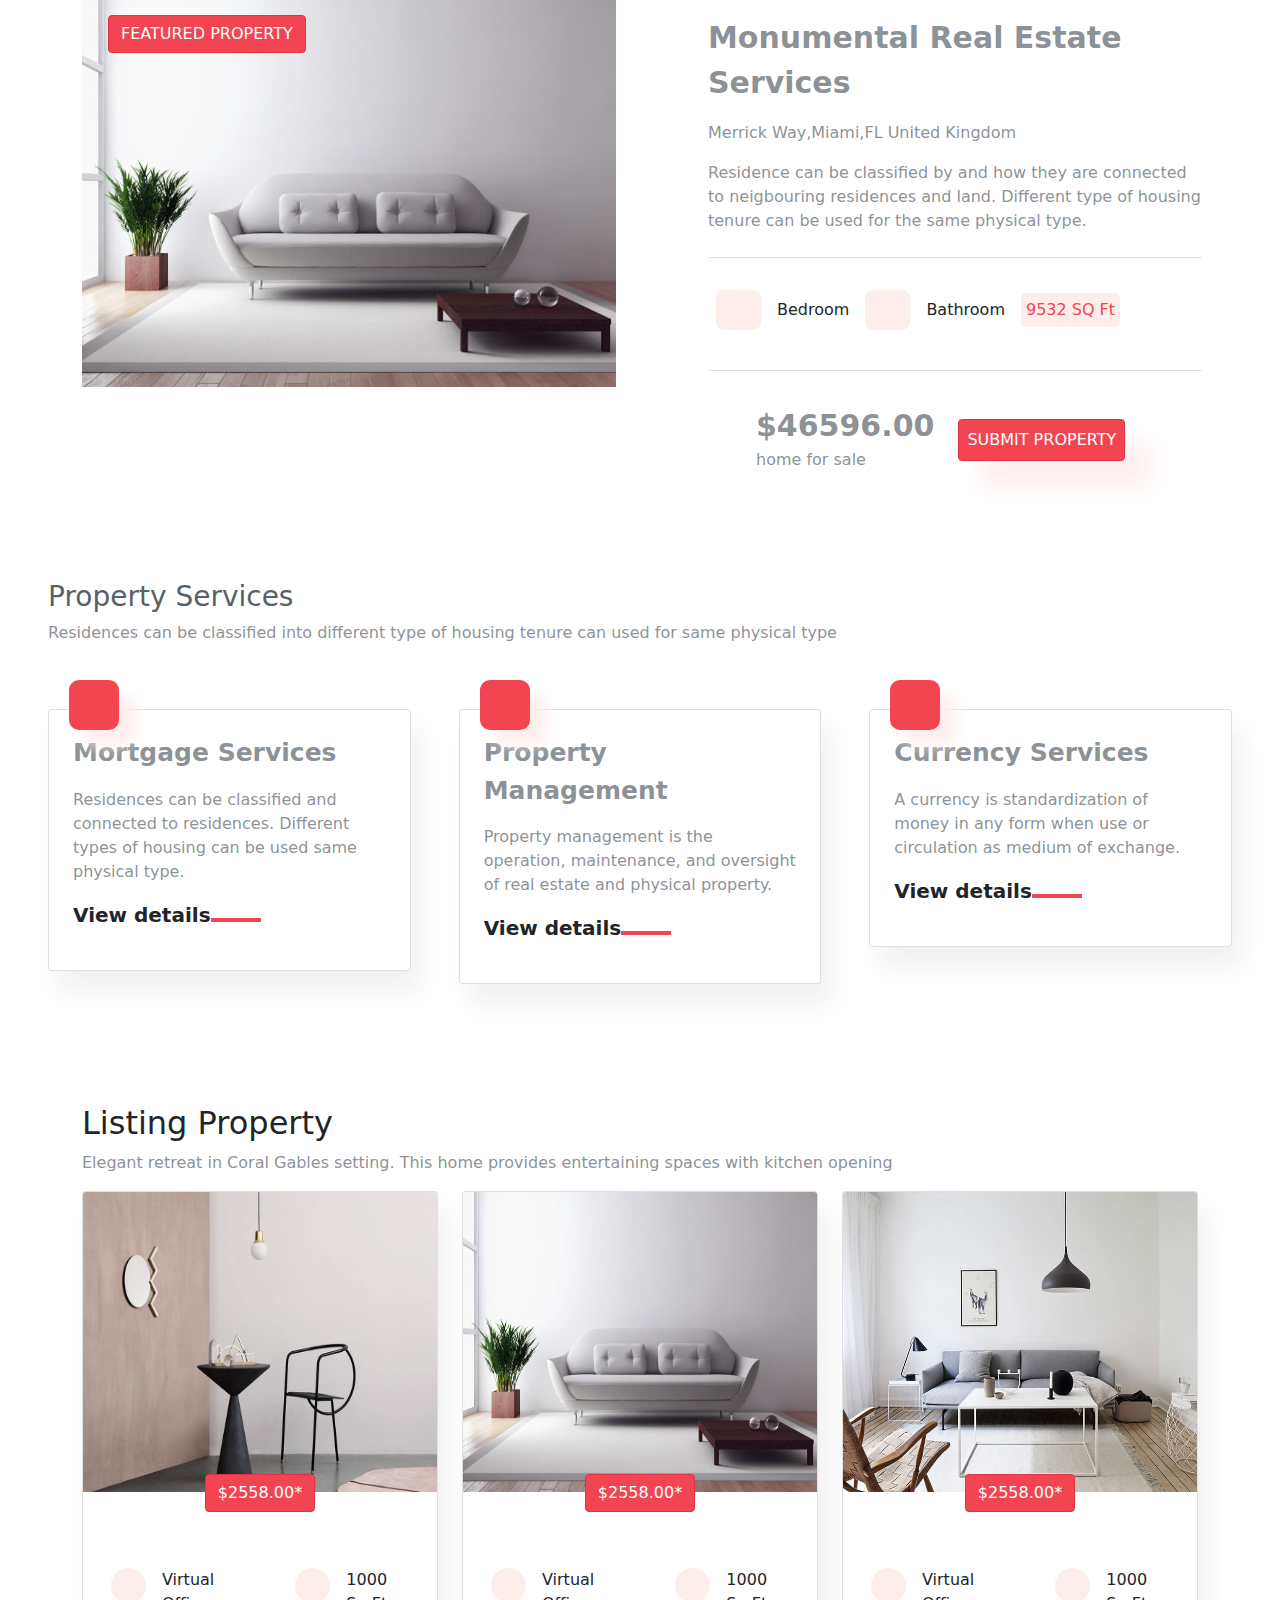
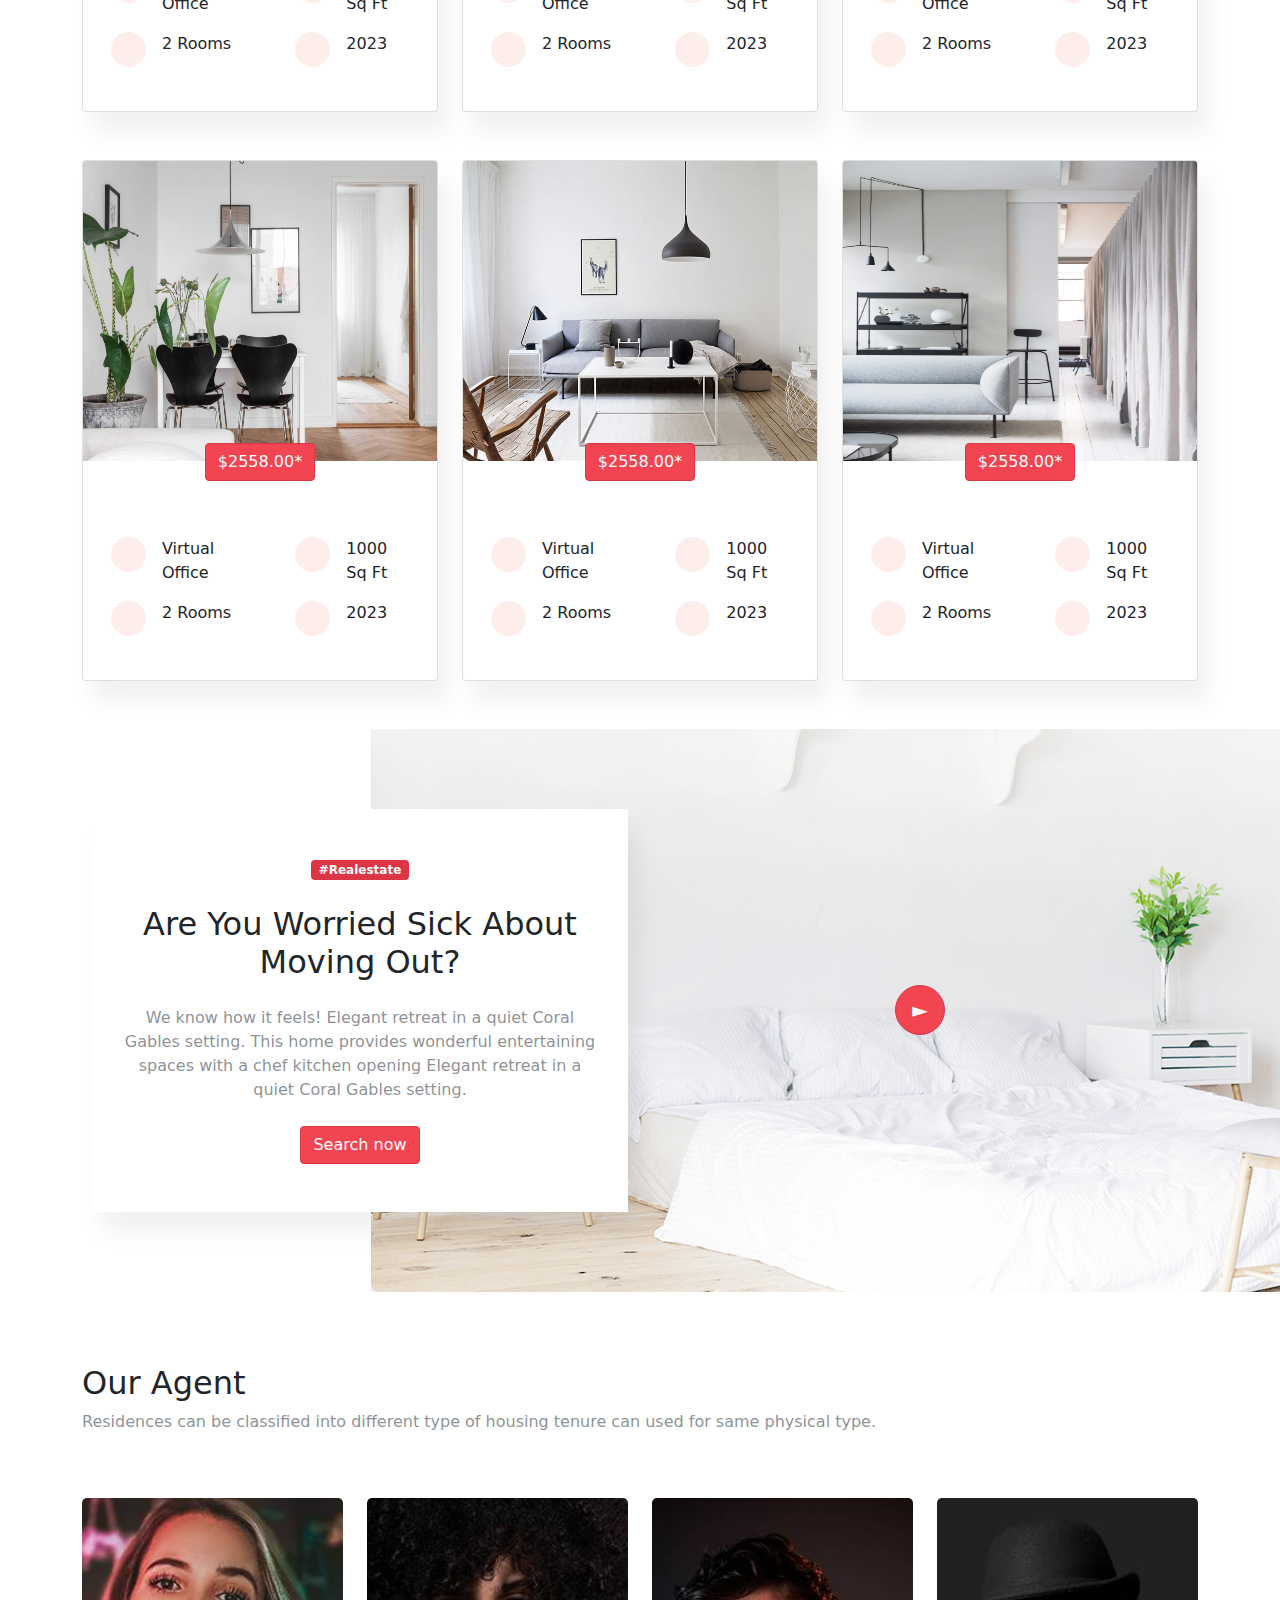
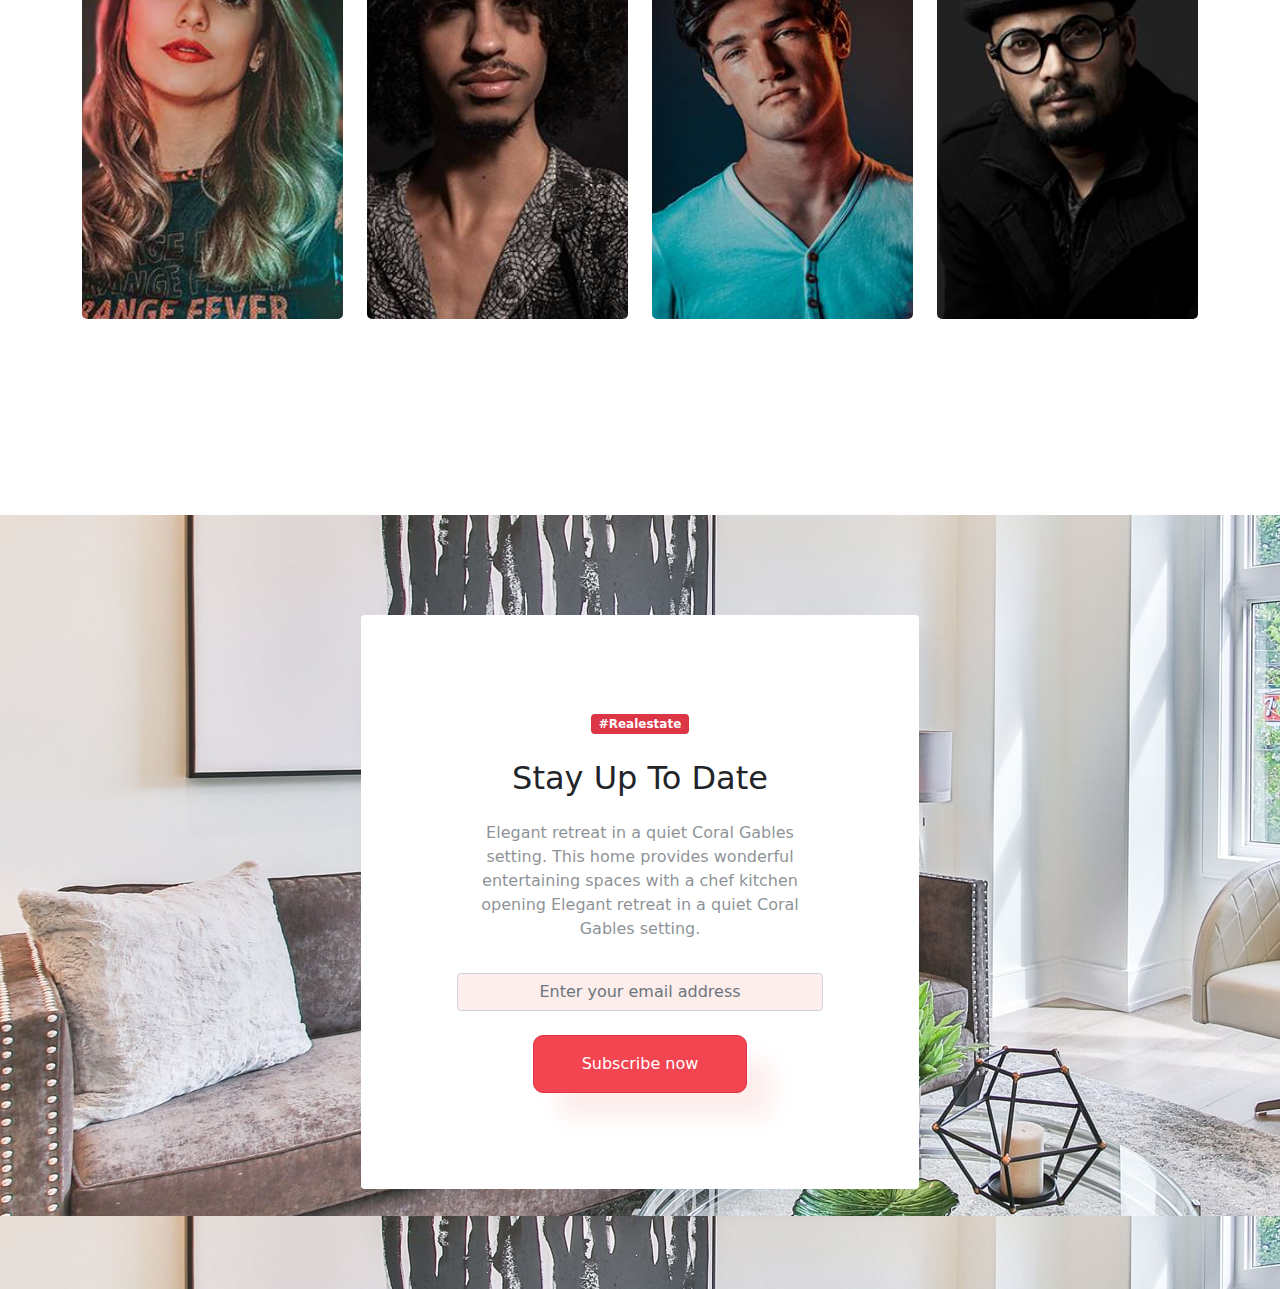
==== commit c56bea33: "mobile view final update" ====
--- a/index.html
+++ b/index.html
@@ -7,6 +7,9 @@
     <title>Document</title>
     <link rel="stylesheet" href="bootstrap-5.0.2-dist/css/bootstrap.min.css">
     <link rel="stylesheet" href="style.css">
+    <link rel="stylesheet" href="https://cdnjs.cloudflare.com/ajax/libs/font-awesome/6.4.2/css/all.min.css"
+        integrity="sha512-z3gLpd7yknf1YoNbCzqRKc4qyor8gaKU1qmn+CShxbuBusANI9QpRohGBreCFkKxLhei6S9CQXFEbbKuqLg0DA=="
+        crossorigin="anonymous" referrerpolicy="no-referrer" />
 </head>
 
 <body>
@@ -136,25 +139,45 @@
                                 </div>
                             </div>
                         </div>
-                        <div class="card-body position-relative pt-md-5">
+                        <div class="card-body position-relative pt-md-5 px-0">
                             <div class="d-flex">
                                 <div class="left">
                                     <div class="d-flex p-2">
-                                        <div class="icon me-3"></div>
+                                        <div>
+                                            <div class="icon me-3">
+                                                <i class="fa-solid fa-house-circle-check"></i>
+                                            </div>
+                                        </div>
                                         <span>Virtual Office</span>
                                     </div>
                                     <div class="d-flex p-2">
-                                        <div class="icon me-3"></div>
+                                        <div>
+                                            <div class="icon me-3">
+                                                <i class="fa-solid fa-key"></i>
+                                            </div>
+                                        </div>
+
                                         <span>2 Rooms</span>
                                     </div>
                                 </div>
                                 <div class="right">
                                     <div class="d-flex p-2">
-                                        <div class="icon me-3"></div>
+                                        <div>
+                                            <div class="icon me-3">
+                                                <i class="fa-solid fa-ruler-combined"></i>
+
+                                            </div>
+                                        </div>
+
                                         <span>1000 Sq Ft</span>
                                     </div>
                                     <div class="d-flex p-2">
-                                        <div class="icon me-3"></div>
+                                        <div>
+                                            <div class="icon me-3">
+                                                <i class="fa-regular fa-calendar"></i>
+                                            </div>
+                                        </div>
+
                                         <span>2023</span>
                                     </div>
                                 </div>
@@ -184,25 +207,44 @@
                                 </div>
                             </div>
                         </div>
-                        <div class="card-body position-relative pt-md-5">
+                        <div class="card-body position-relative pt-md-5 px-0">
                             <div class="d-flex">
                                 <div class="left">
                                     <div class="d-flex p-2">
-                                        <div class="icon me-3"></div>
+                                        <div>
+                                            <div class="icon me-3">
+                                                <i class="fa-solid fa-house-circle-check"></i>
+                                            </div>
+                                        </div>
+
                                         <span>Virtual Office</span>
                                     </div>
                                     <div class="d-flex p-2">
-                                        <div class="icon me-3"></div>
+                                        <div>
+                                            <div class="icon me-3">
+                                                <i class="fa-solid fa-key"></i>
+                                            </div>
+                                        </div>
                                         <span>2 Rooms</span>
                                     </div>
                                 </div>
                                 <div class="right">
                                     <div class="d-flex p-2">
-                                        <div class="icon me-3"></div>
+                                        <div>
+                                            <div class="icon me-3">
+                                                <i class="fa-solid fa-ruler-combined"></i>
+
+                                            </div>
+                                        </div>
                                         <span>1000 Sq Ft</span>
                                     </div>
                                     <div class="d-flex p-2">
-                                        <div class="icon me-3"></div>
+                                        <div>
+                                            <div class="icon me-3">
+                                                <i class="fa-regular fa-calendar"></i>
+                                            </div>
+                                        </div>
+
                                         <span>2023</span>
                                     </div>
                                 </div>
@@ -231,25 +273,44 @@
                                 </div>
                             </div>
                         </div>
-                        <div class="card-body position-relative pt-md-5">
+                        <div class="card-body position-relative pt-md-5 px-0">
                             <div class="d-flex">
                                 <div class="left">
                                     <div class="d-flex p-2">
-                                        <div class="icon me-3"></div>
+                                        <div>
+                                            <div class="icon me-3">
+                                                <i class="fa-solid fa-house-circle-check"></i>
+                                            </div>
+                                        </div>
+
                                         <span>Virtual Office</span>
                                     </div>
                                     <div class="d-flex p-2">
-                                        <div class="icon me-3"></div>
+                                        <div>
+                                            <div class="icon me-3">
+                                                <i class="fa-solid fa-key"></i>
+                                            </div>
+                                        </div>
                                         <span>2 Rooms</span>
                                     </div>
                                 </div>
                                 <div class="right">
                                     <div class="d-flex p-2">
-                                        <div class="icon me-3"></div>
+                                        <div>
+                                            <div class="icon me-3">
+                                                <i class="fa-solid fa-ruler-combined"></i>
+
+                                            </div>
+                                        </div>
                                         <span>1000 Sq Ft</span>
                                     </div>
                                     <div class="d-flex p-2">
-                                        <div class="icon me-3"></div>
+                                        <div>
+                                            <div class="icon me-3">
+                                                <i class="fa-regular fa-calendar"></i>
+                                            </div>
+                                        </div>
+
                                         <span>2023</span>
                                     </div>
                                 </div>
@@ -266,97 +327,110 @@
 
     </section>
     <section>
-    <div class="container">
-        <div class="row container-description h-100 gx-5">
-            <div class="col-lg-6 d-flex position-relative ">
-                <div>
-                    <img src="image/labelimg2.jpg" class="w-100">
-                    <button class="btn btn-danger button">FEATURED PROPERTY</button>
-                    <div class="hover-container">
-                        <div class="hover"></div>
-                    </div>
-                </div>
-            </div>
-            <div class="col-lg-6 left ">
-                <div class="featured-text ps-lg-5 ">
-                    <div class="mb-4">
-                        <p class="feature-heading">Monumental Real Estate Services</p>
-                        <p>Merrick Way,Miami,FL United Kingdom</p>
-                        <p class="mb-2 pb-4 border-bottom">Residence can be classified by and
-                            how they are connected to neigbouring residences and land. Different type of housing tenure
-                            can be used for the same physical type.</p>
-                    </div>
-                    <div class="description-icon border-bottom pb-  pb-md-3 mb-2">
-                        <p class="description">
-                        <div class="d-flex">
-                            <div class="d-flex p-2">
-                                <div class="icons me-3"></div>
-                                <span>Bedroom</span>
-                            </div>
-                            <div class="d-flex p-2">
-                                <div class="icons me-3"></div>
-                                <span>Bathroom</span>
-                            </div>
-                            <div class="d-flex p-2">
-                                <div class="icons me-3"></div>
-                                <span>9532 SQ Ft</span>
-                            </div>
-
-                        </div>
-                        </p>
-                    </div>
-                    <div class="description-amount  d-flex flex-wrap flex-md-nowrap mx-0 mx-md-5 py-0 py-md-4">
-                        <div>
-                            <p class="fw-bold amount mb-0">$46596.00</p>
-                            <p>home for sale</p>
-                        </div>
-                        <div class="w-100">
-                            <button class="btn btn-danger button-2 mx-0 mx-md-4 my-md-3 p-md-2">SUBMIT PROPERTY</button>
-                        </div>
-                    </div>
-                </div>
-            </div>
-        </div>
-    </div>
+        <div class="container">
+            <div class="row container-description h-100 gx-5">
+                <div class="col-lg-6 d-flex position-relative ">
+                    <div>
+                        <img src="image/labelimg2.jpg" class="w-100">
+                        <button class="btn btn-danger button">FEATURED PROPERTY</button>
+                        <div class="hover-container">
+                            <div class="hover"></div>
+                        </div>
+                    </div>
+                </div>
+                <div class="col-lg-6 left ">
+                    <div class="featured-text ps-lg-5 ">
+                        <div class="mb-4">
+                            <p class="feature-heading">Monumental Real Estate Services</p>
+                            <p>Merrick Way,Miami,FL United Kingdom</p>
+                            <p class="mb-2 pb-4 border-bottom">Residence can be classified by and
+                                how they are connected to neigbouring residences and land. Different type of housing
+                                tenure
+                                can be used for the same physical type.</p>
+                        </div>
+                        <div class="description-icon border-bottom pb-  pb-md-3 mb-2">
+                            <p class="description">
+                            <div class="d-flex">
+                                <div class="d-flex p-2 align-items-center">
+                                    <div>
+                                        <div class="icons me-3">
+                                            <i class="fa-solid fa-bed"></i>
+                                        </div>
+                                    </div>
+                                    <span>Bedroom</span>
+                                </div>
+                                <div class="d-flex p-2 align-items-center ">
+                                    <div>
+                                        <div class="icons me-3">
+                                            <i class="fa-solid fa-bath"></i>
+                                        </div>
+                                    </div>
+
+                                    <span>Bathroom</span>
+                                </div>
+                                <div class="d-flex p-2 align-items-center">
+                                   
+                                    <span class="description-text">9532 SQ Ft</span>
+                                </div>
+
+                            </div>
+                            </p>
+                        </div>
+                        <div class="description-amount  d-flex flex-wrap flex-md-nowrap mx-0 mx-md-5 py-0 py-md-4">
+                            <div>
+                                <p class="fw-bold amount mb-0">$46596.00</p>
+                                <p>home for sale</p>
+                            </div>
+                            <div class="w-100">
+                                <button class="btn btn-danger button-2 mx-0 mx-md-4 my-md-3 p-md-2">SUBMIT
+                                    PROPERTY</button>
+                            </div>
+                        </div>
+                    </div>
+                </div>
+            </div>
+        </div>
     </section>
     <section>
-    <div class="container-fluid p-3 p-md-5">
-        <h3 class="h-3">Property Services</h3>
-        <p class="mb-5">Residences can be classified into different type of housing tenure can used for same physical
-            type</p>
-
-        <div class="row Property-services g-5">
-            <div class="col-lg-4 position-relative">
-                <div class="card px-4 py-4 mt-3">
-                    <div class="icon-2 me-3"></div>
-                    <p class="h-4 fw-bold">Mortgage Services</p>
-                    <p>Residences can be classified and connected to residences. Different types of housing
-                        can be used same physical type.
-                    </p>
-                    <p class="title text-dark">View details</p>
-                </div>
-            </div>
-            <div class="col-lg-4 position-relative">
-                <div class="card px-4 py-4 mt-3">
-                    <div class="icon-2 me-3"></div>
-                    <p class="h-4 fw-bold">Property Management</p>
-                    <p>Property management is the operation, maintenance, and oversight of real estate and physical
-                        property.
-                    </p>
-                    <p class="title text-dark">View details</p>
-                </div>
-            </div>
-            <div class="col-lg-4 position-relative">
-                <div class="card px-4 py-4 mt-3">
-                    <div class="icon-2 me-3"></div>
-                    <p class="h-4 fw-bold">Currency Services</p>
-                    <p>A currency is standardization of money in any form when use or circulation as medium of exchange.
-                    </p>
-                    <p class="title text-dark">View details</p>
-                </div>
-            </div>
-        </div>
-    </div>
+        <div class="container-fluid p-3 p-md-5">
+            <h3 class="h-3">Property Services</h3>
+            <p class="mb-5">Residences can be classified into different type of housing tenure can used for same
+                physical
+                type</p>
+
+            <div class="row Property-services g-5">
+                <div class="col-lg-4 position-relative">
+                    <div class="card px-4 py-4 mt-3">
+                        <div class="icon-2 me-3"></div>
+                        <p class="h-4 fw-bold">Mortgage Services</p>
+                        <p>Residences can be classified and connected to residences. Different types of housing
+                            can be used same physical type.
+                        </p>
+                        <p class="title text-dark">View details</p>
+                    </div>
+                </div>
+                <div class="col-lg-4 position-relative">
+                    <div class="card px-4 py-4 mt-3">
+                        <div class="icon-2 me-3"></div>
+                        <p class="h-4 fw-bold">Property Management</p>
+                        <p>Property management is the operation, maintenance, and oversight of real estate and physical
+                            property.
+                        </p>
+                        <p class="title text-dark">View details</p>
+                    </div>
+                </div>
+                <div class="col-lg-4 position-relative">
+                    <div class="card px-4 py-4 mt-3">
+                        <div class="icon-2 me-3"></div>
+                        <p class="h-4 fw-bold">Currency Services</p>
+                        <p>A currency is standardization of money in any form when use or circulation as medium of
+                            exchange.
+                        </p>
+                        <p class="title text-dark">View details</p>
+                    </div>
+                </div>
+            </div>
+        </div>
     </section>
     <section class="label-property py-md-5 py-0 mt-4">
         <div class="container">
@@ -383,25 +457,44 @@
                                 </div>
                             </div>
                         </div>
-                        <div class="card-body position-relative pt-md-5">
+                        <div class="card-body position-relative pt-md-5 px-0">
                             <div class="d-flex">
                                 <div class="left">
                                     <div class="d-flex p-2">
-                                        <div class="icon me-3"></div>
+                                        <div>
+                                            <div class="icon me-3">
+                                                <i class="fa-solid fa-house-circle-check"></i>
+                                            </div>
+                                        </div>
+
                                         <span>Virtual Office</span>
                                     </div>
                                     <div class="d-flex p-2">
-                                        <div class="icon me-3"></div>
+                                        <div>
+                                            <div class="icon me-3">
+                                                <i class="fa-solid fa-key"></i>
+                                            </div>
+                                        </div>
                                         <span>2 Rooms</span>
                                     </div>
                                 </div>
                                 <div class="right">
                                     <div class="d-flex p-2">
-                                        <div class="icon me-3"></div>
+                                        <div>
+                                            <div class="icon me-3">
+                                                <i class="fa-solid fa-ruler-combined"></i>
+
+                                            </div>
+                                        </div>
                                         <span>1000 Sq Ft</span>
                                     </div>
                                     <div class="d-flex p-2">
-                                        <div class="icon me-3"></div>
+                                        <div>
+                                            <div class="icon me-3">
+                                                <i class="fa-regular fa-calendar"></i>
+                                            </div>
+                                        </div>
+
                                         <span>2023</span>
                                     </div>
                                 </div>
@@ -430,28 +523,48 @@
                                 </div>
                             </div>
                         </div>
-                        <div class="card-body position-relative pt-md-5">
+                        <div class="card-body position-relative pt-md-5 px-0">
                             <div class="d-flex">
                                 <div class="left">
                                     <div class="d-flex p-2">
-                                        <div class="icon me-3"></div>
+                                        <div>
+                                            <div class="icon me-3">
+                                                <i class="fa-solid fa-house-circle-check"></i>
+                                            </div>
+                                        </div>
+
                                         <span>Virtual Office</span>
                                     </div>
                                     <div class="d-flex p-2">
-                                        <div class="icon me-3"></div>
+                                        <div>
+                                            <div class="icon me-3">
+                                                <i class="fa-solid fa-key"></i>
+                                            </div>
+                                        </div>
                                         <span>2 Rooms</span>
                                     </div>
                                 </div>
                                 <div class="right">
                                     <div class="d-flex p-2">
-                                        <div class="icon me-3"></div>
+                                        <div>
+                                            <div class="icon me-3">
+                                                <i class="fa-solid fa-ruler-combined"></i>
+
+                                            </div>
+                                        </div>
                                         <span>1000 Sq Ft</span>
                                     </div>
                                     <div class="d-flex p-2">
-                                        <div class="icon me-3"></div>
+                                        <div>
+                                            <div class="icon me-3">
+                                                <i class="fa-regular fa-calendar"></i>
+                                            </div>
+                                        </div>
+
                                         <span>2023</span>
                                     </div>
                                 </div>
+
                             </div>
                             <div class="card-action text-center">
                                 <button class="btn btn-danger">$2558.00*</button>
@@ -476,28 +589,48 @@
                                 </div>
                             </div>
                         </div>
-                        <div class="card-body position-relative pt-md-5">
+                        <div class="card-body position-relative pt-md-5 px-0">
                             <div class="d-flex">
                                 <div class="left">
                                     <div class="d-flex p-2">
-                                        <div class="icon me-3"></div>
+                                        <div>
+                                            <div class="icon me-3">
+                                                <i class="fa-solid fa-house-circle-check"></i>
+                                            </div>
+                                        </div>
+
                                         <span>Virtual Office</span>
                                     </div>
                                     <div class="d-flex p-2">
-                                        <div class="icon me-3"></div>
+                                        <div>
+                                            <div class="icon me-3">
+                                                <i class="fa-solid fa-key"></i>
+                                            </div>
+                                        </div>
                                         <span>2 Rooms</span>
                                     </div>
                                 </div>
                                 <div class="right">
                                     <div class="d-flex p-2">
-                                        <div class="icon me-3"></div>
+                                        <div>
+                                            <div class="icon me-3">
+                                                <i class="fa-solid fa-ruler-combined"></i>
+
+                                            </div>
+                                        </div>
                                         <span>1000 Sq Ft</span>
                                     </div>
                                     <div class="d-flex p-2">
-                                        <div class="icon me-3"></div>
+                                        <div>
+                                            <div class="icon me-3">
+                                                <i class="fa-regular fa-calendar"></i>
+                                            </div>
+                                        </div>
+
                                         <span>2023</span>
                                     </div>
                                 </div>
+
                             </div>
                             <div class="card-action text-center w-100">
                                 <button class="btn btn-danger">$2558.00*</button>
@@ -522,28 +655,48 @@
                                 </div>
                             </div>
                         </div>
-                        <div class="card-body position-relative pt-md-5">
+                        <div class="card-body position-relative pt-md-5 px-0">
                             <div class="d-flex">
                                 <div class="left">
                                     <div class="d-flex p-2">
-                                        <div class="icon me-3"></div>
+                                        <div>
+                                            <div class="icon me-3">
+                                                <i class="fa-solid fa-house-circle-check"></i>
+                                            </div>
+                                        </div>
+
                                         <span>Virtual Office</span>
                                     </div>
                                     <div class="d-flex p-2">
-                                        <div class="icon me-3"></div>
+                                        <div>
+                                            <div class="icon me-3">
+                                                <i class="fa-solid fa-key"></i>
+                                            </div>
+                                        </div>
                                         <span>2 Rooms</span>
                                     </div>
                                 </div>
                                 <div class="right">
                                     <div class="d-flex p-2">
-                                        <div class="icon me-3"></div>
+                                        <div>
+                                            <div class="icon me-3">
+                                                <i class="fa-solid fa-ruler-combined"></i>
+
+                                            </div>
+                                        </div>
                                         <span>1000 Sq Ft</span>
                                     </div>
                                     <div class="d-flex p-2">
-                                        <div class="icon me-3"></div>
+                                        <div>
+                                            <div class="icon me-3">
+                                                <i class="fa-regular fa-calendar"></i>
+                                            </div>
+                                        </div>
+
                                         <span>2023</span>
                                     </div>
                                 </div>
+
                             </div>
                             <div class="card-action text-center w-100">
                                 <button class="btn btn-danger">$2558.00*</button>
@@ -568,28 +721,48 @@
                                 </div>
                             </div>
                         </div>
-                        <div class="card-body position-relative pt-md-5">
+                        <div class="card-body position-relative pt-md-5 px-0">
                             <div class="d-flex">
                                 <div class="left">
                                     <div class="d-flex p-2">
-                                        <div class="icon me-3"></div>
+                                        <div>
+                                            <div class="icon me-3">
+                                                <i class="fa-solid fa-house-circle-check"></i>
+                                            </div>
+                                        </div>
+
                                         <span>Virtual Office</span>
                                     </div>
                                     <div class="d-flex p-2">
-                                        <div class="icon me-3"></div>
+                                        <div>
+                                            <div class="icon me-3">
+                                                <i class="fa-solid fa-key"></i>
+                                            </div>
+                                        </div>
                                         <span>2 Rooms</span>
                                     </div>
                                 </div>
                                 <div class="right">
                                     <div class="d-flex p-2">
-                                        <div class="icon me-3"></div>
+                                        <div>
+                                            <div class="icon me-3">
+                                                <i class="fa-solid fa-ruler-combined"></i>
+
+                                            </div>
+                                        </div>
                                         <span>1000 Sq Ft</span>
                                     </div>
                                     <div class="d-flex p-2">
-                                        <div class="icon me-3"></div>
+                                        <div>
+                                            <div class="icon me-3">
+                                                <i class="fa-regular fa-calendar"></i>
+                                            </div>
+                                        </div>
+
                                         <span>2023</span>
                                     </div>
                                 </div>
+
                             </div>
                             <div class="card-action text-center w-100">
                                 <button class="btn btn-danger">$2558.00*</button>
@@ -614,28 +787,48 @@
                                 </div>
                             </div>
                         </div>
-                        <div class="card-body position-relative pt-md-5">
+                        <div class="card-body position-relative pt-md-5 px-0">
                             <div class="d-flex">
                                 <div class="left">
                                     <div class="d-flex p-2">
-                                        <div class="icon me-3"></div>
+                                        <div>
+                                            <div class="icon me-3">
+                                                <i class="fa-solid fa-house-circle-check"></i>
+                                            </div>
+                                        </div>
+
                                         <span>Virtual Office</span>
                                     </div>
                                     <div class="d-flex p-2">
-                                        <div class="icon me-3"></div>
+                                        <div>
+                                            <div class="icon me-3">
+                                                <i class="fa-solid fa-key"></i>
+                                            </div>
+                                        </div>
                                         <span>2 Rooms</span>
                                     </div>
                                 </div>
                                 <div class="right">
                                     <div class="d-flex p-2">
-                                        <div class="icon me-3"></div>
+                                        <div>
+                                            <div class="icon me-3">
+                                                <i class="fa-solid fa-ruler-combined"></i>
+
+                                            </div>
+                                        </div>
                                         <span>1000 Sq Ft</span>
                                     </div>
                                     <div class="d-flex p-2">
-                                        <div class="icon me-3"></div>
+                                        <div>
+                                            <div class="icon me-3">
+                                                <i class="fa-regular fa-calendar"></i>
+                                            </div>
+                                        </div>
+
                                         <span>2023</span>
                                     </div>
                                 </div>
+
                             </div>
                             <div class="card-action text-center w-100">
                                 <button class="btn btn-danger">$2558.00*</button>
@@ -655,7 +848,8 @@
             <div class="row align-items-center">
                 <div class="col-lg-6">
                     <div class="card  text-center bg-white border-0" style="row-gap:20px">
-                        <div class="card-body text-center bg-white border-0 w-100 w-md-75 mx-0 mx-auto p-4 py-md-5" style="row-gap:30px">
+                        <div class="card-body text-center bg-white border-0 w-100 w-md-75 mx-0 mx-auto p-4 py-md-5"
+                            style="row-gap:30px">
                             <span class="badge bg-danger">
                                 #Realestate
                             </span>
@@ -690,15 +884,16 @@
         </div>
         <div class="modal fade" id="youtube" tabindex="-1" aria-labelledby="exampleModalLabel" aria-hidden="true">
             <div class="modal-dialog modal-dialog-centered">
-              <div class="modal-content">
-               
-                <div class="modal-body p-0">
-                    <iframe title="realestate" src="https://www.youtube.com/embed/Sz_1tkcU0Co" class="youtube"></iframe>
-                </div>
-               
-              </div>
-            </div>
-          </div>
+                <div class="modal-content">
+
+                    <div class="modal-body p-0">
+                        <iframe title="realestate" src="https://www.youtube.com/embed/Sz_1tkcU0Co"
+                            class="youtube"></iframe>
+                    </div>
+
+                </div>
+            </div>
+        </div>
     </section>
     <section class="Agent py-3 py-md-5 mt-4">
         <div class="container">
--- a/style.css
+++ b/style.css
@@ -54,11 +54,16 @@
 }
 
 .card .icon{
-    width:30px;
-    height: 30px;
+    width:35px;
+    height: 35px;
     border-radius:50%;
     background-color:var(--color-primary-light);
-}
+    display: flex;
+    justify-content: center;
+    align-items: center;
+    color: var(--color-primary);
+}
+
 .card .card-action{
     position:absolute;
     top:-18px;
@@ -121,11 +126,22 @@
 }
 
 .icons{
-    width:30px;
-    height: 30px;
+    width: 45px;
+    height: 40px;
     border-radius:20%;
     background-color:var(--color-primary-light);
-}
+    display: flex;
+    justify-content: center;
+    align-items: center;
+    color: var(--color-primary);
+}
+.description-text{
+    background-color:var(--color-primary-light);
+  padding: 5px 5px;
+  border-radius: 5px;
+  color: var(--color-primary);
+}
+
 .hover-container{
     position:absolute;
     width:100%;
@@ -243,6 +259,9 @@
     color: var(--color-primary);
 }
 @media(max-width:750px){
+    html{
+        font-size: 14px;
+    }
     .video-section{padding: 24px 16px;
     }
    h2.display-4{
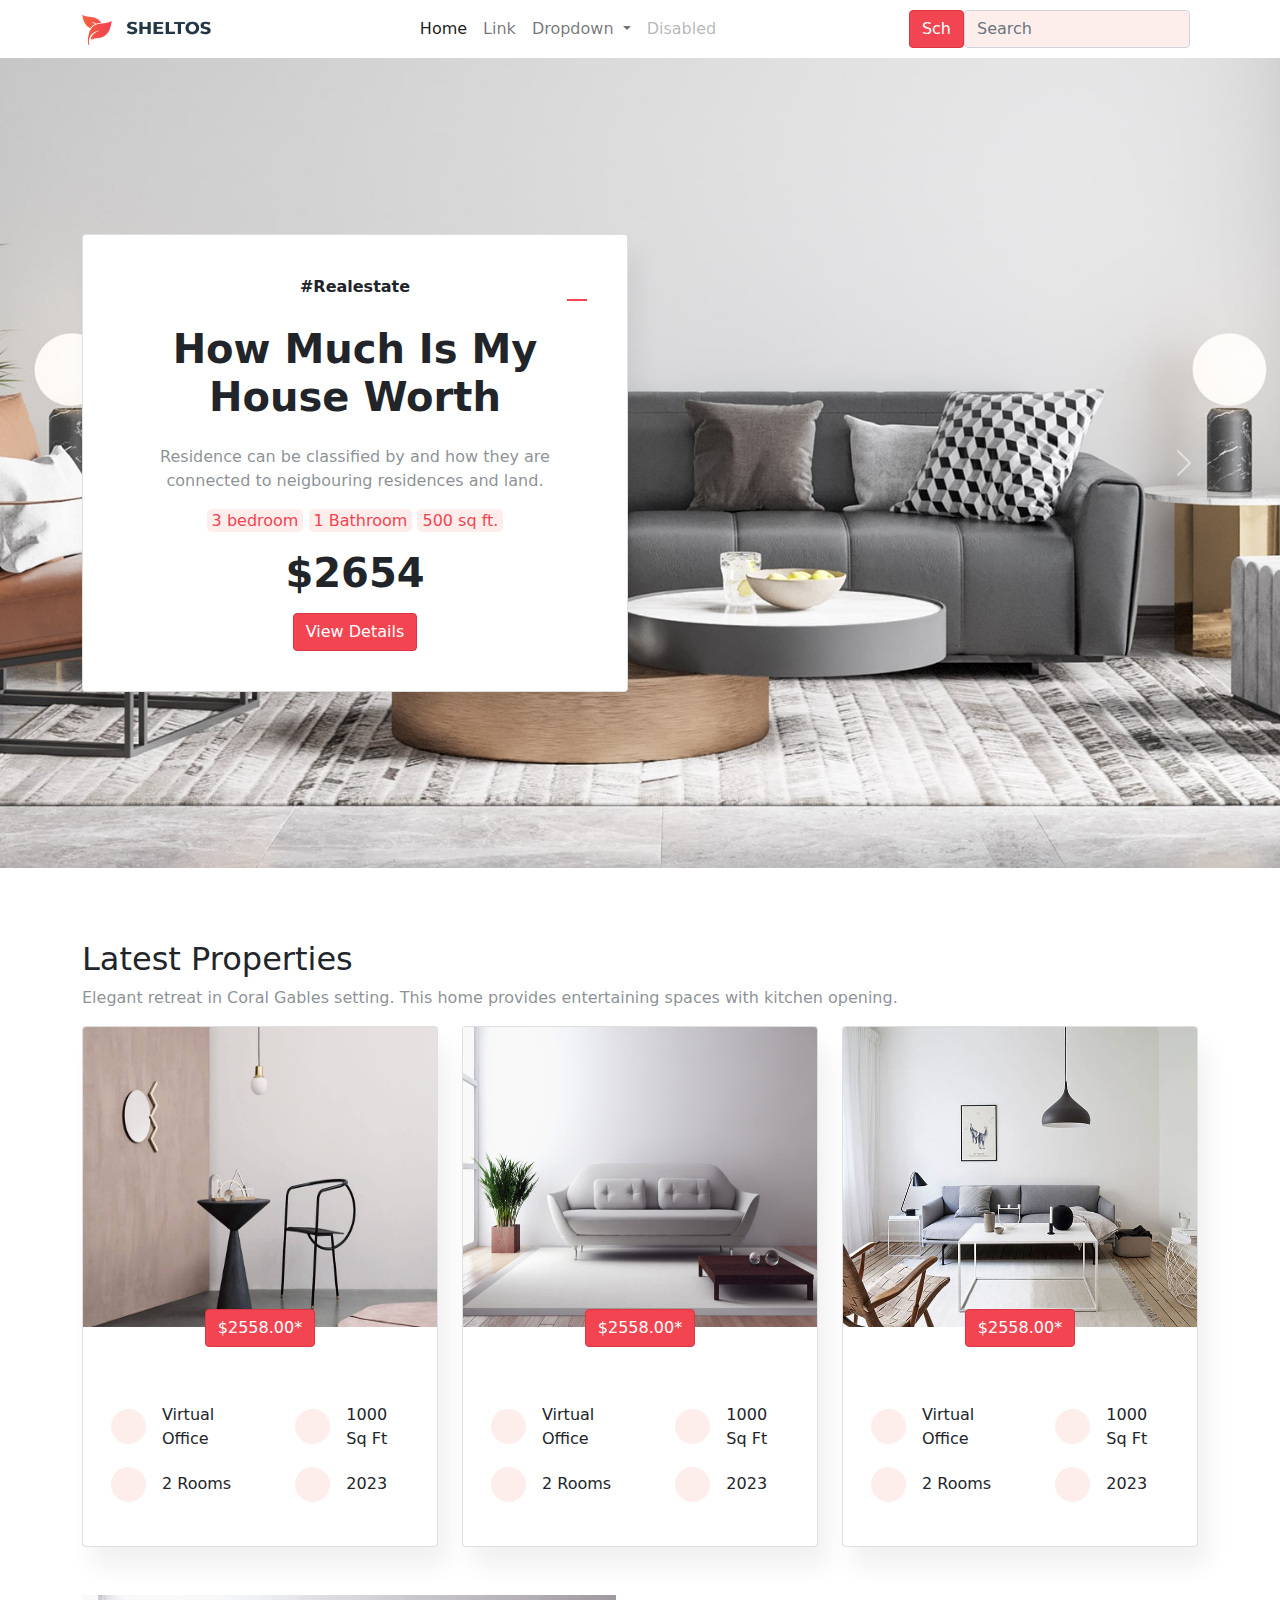
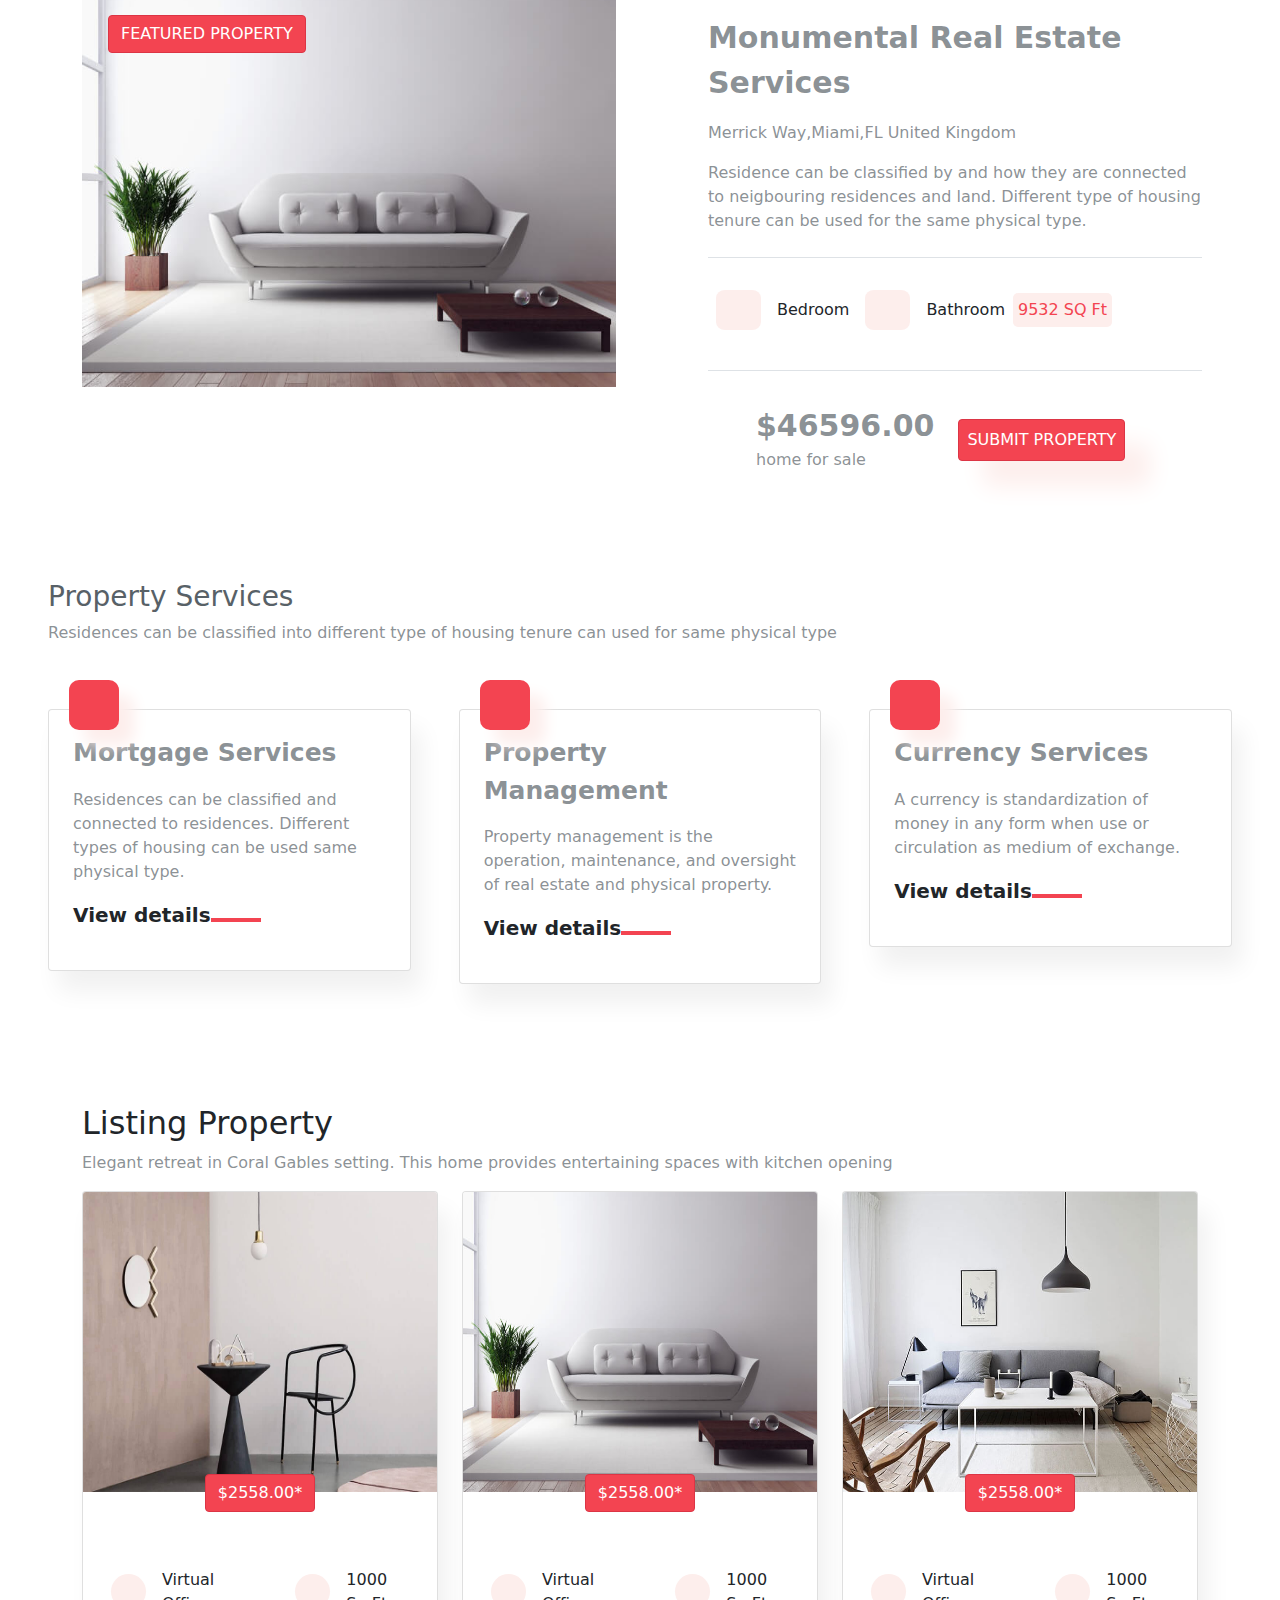
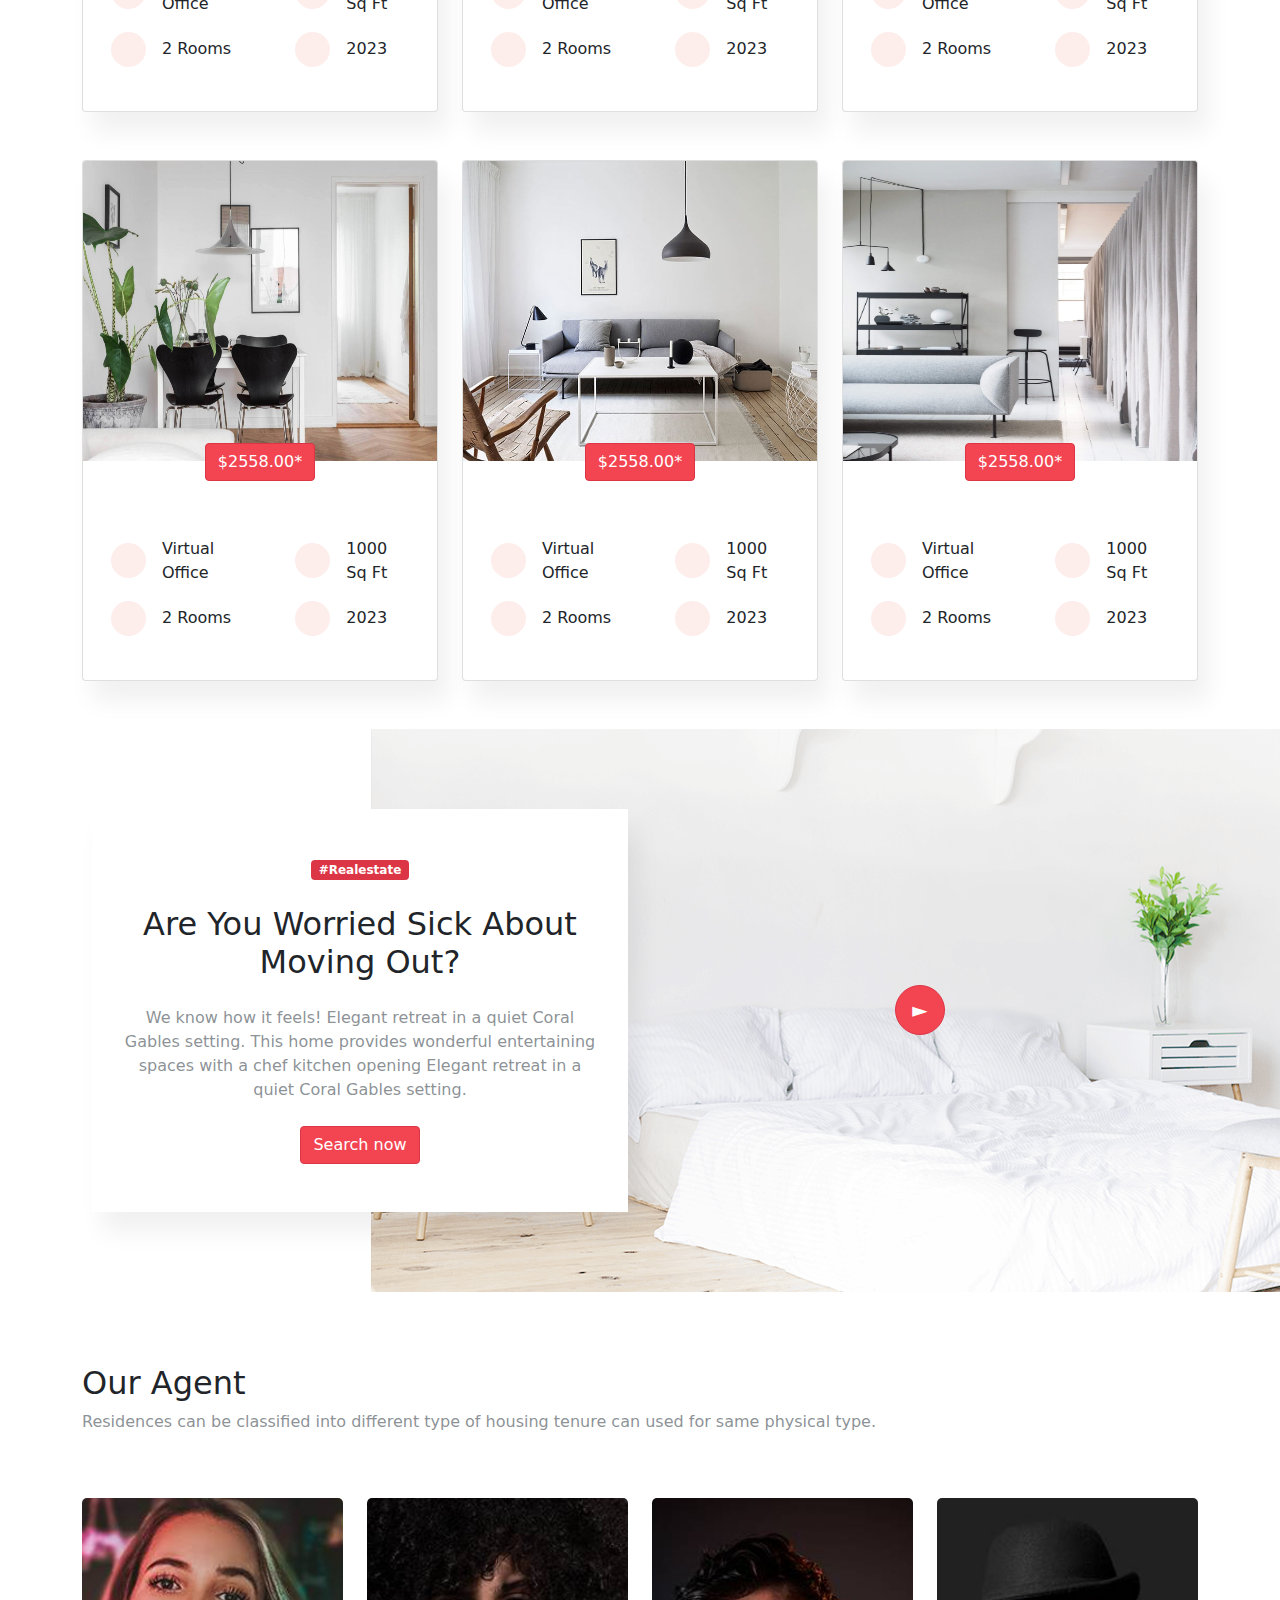
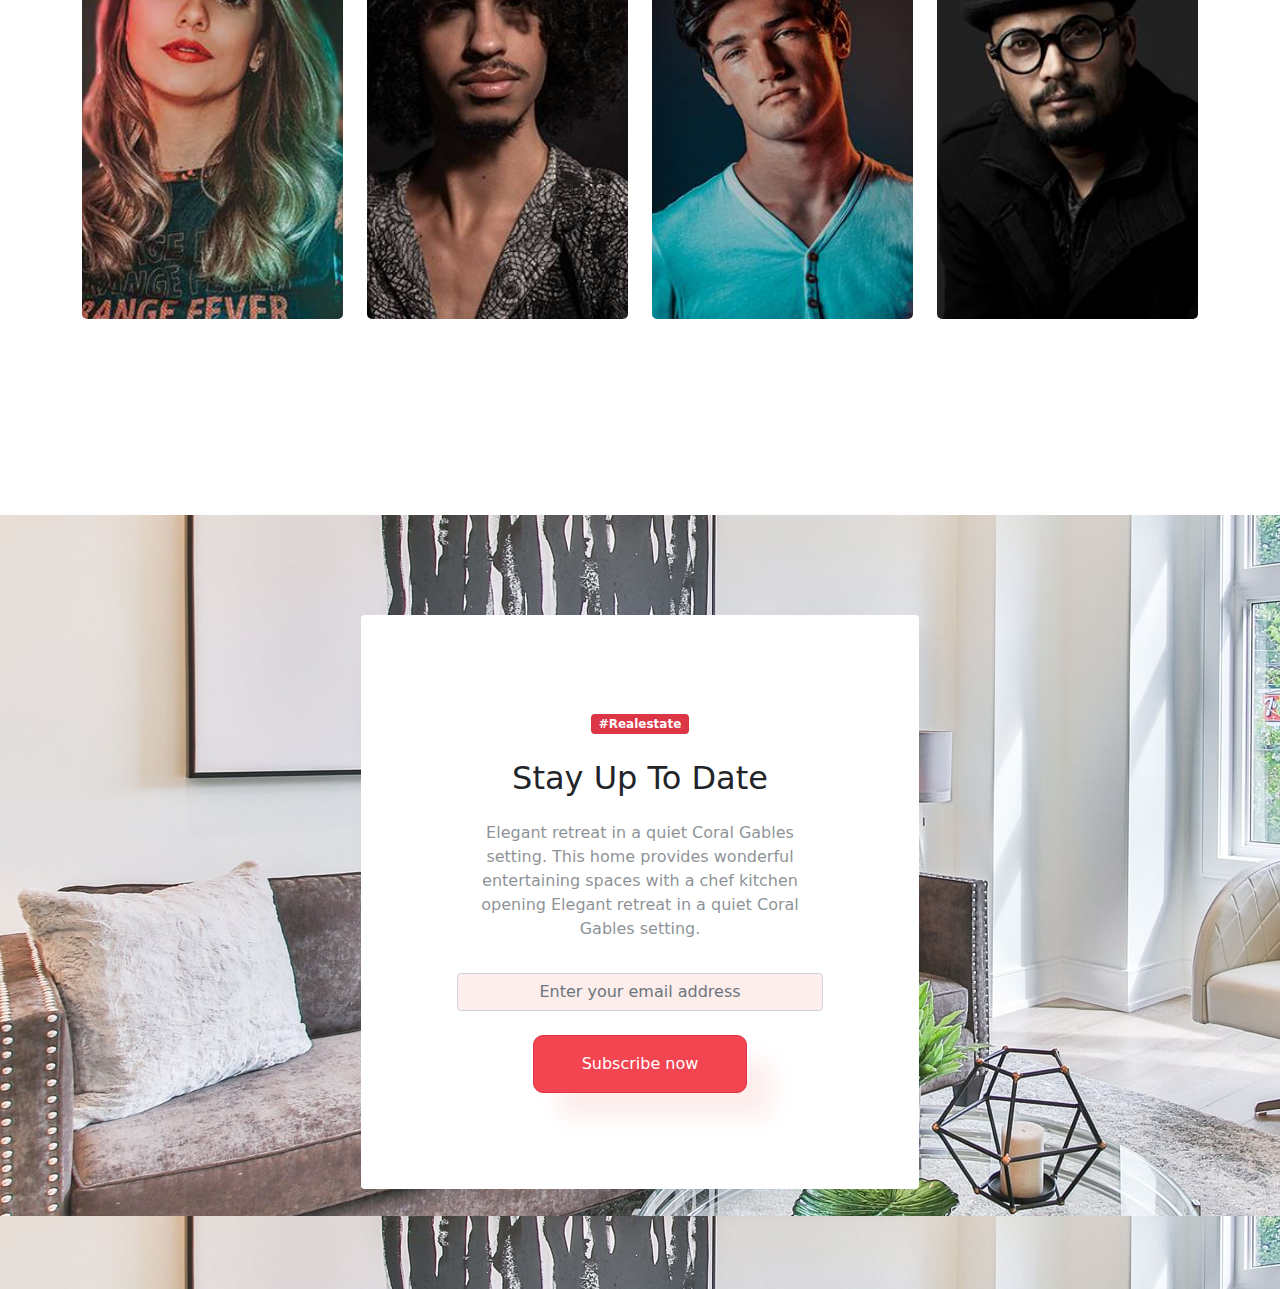
==== commit 5763aa3f: "mobile view update" ====
--- a/index.html
+++ b/index.html
@@ -142,17 +142,17 @@
                         <div class="card-body position-relative pt-md-5 px-0">
                             <div class="d-flex">
                                 <div class="left">
-                                    <div class="d-flex p-2">
-                                        <div>
-                                            <div class="icon me-3">
+                                    <div class="d-flex p-2 align-items-center">
+                                        <div>
+                                            <div class="icon me-md-3 me-1">
                                                 <i class="fa-solid fa-house-circle-check"></i>
                                             </div>
                                         </div>
                                         <span>Virtual Office</span>
                                     </div>
-                                    <div class="d-flex p-2">
-                                        <div>
-                                            <div class="icon me-3">
+                                    <div class="d-flex p-2 align-items-center">
+                                        <div>
+                                            <div class="icon me-1 me-md-3">
                                                 <i class="fa-solid fa-key"></i>
                                             </div>
                                         </div>
@@ -161,9 +161,9 @@
                                     </div>
                                 </div>
                                 <div class="right">
-                                    <div class="d-flex p-2">
-                                        <div>
-                                            <div class="icon me-3">
+                                    <div class="d-flex p-2 align-items-center">
+                                        <div>
+                                            <div class="icon me-1 me-md-3">
                                                 <i class="fa-solid fa-ruler-combined"></i>
 
                                             </div>
@@ -171,9 +171,9 @@
 
                                         <span>1000 Sq Ft</span>
                                     </div>
-                                    <div class="d-flex p-2">
-                                        <div>
-                                            <div class="icon me-3">
+                                    <div class="d-flex p-2 align-items-center">
+                                        <div>
+                                            <div class="icon me-1 me-md-3">
                                                 <i class="fa-regular fa-calendar"></i>
                                             </div>
                                         </div>
@@ -210,18 +210,18 @@
                         <div class="card-body position-relative pt-md-5 px-0">
                             <div class="d-flex">
                                 <div class="left">
-                                    <div class="d-flex p-2">
-                                        <div>
-                                            <div class="icon me-3">
+                                    <div class="d-flex p-2 align-items-center">
+                                        <div>
+                                            <div class="icon me-1 me-md-3">
                                                 <i class="fa-solid fa-house-circle-check"></i>
                                             </div>
                                         </div>
 
                                         <span>Virtual Office</span>
                                     </div>
-                                    <div class="d-flex p-2">
-                                        <div>
-                                            <div class="icon me-3">
+                                    <div class="d-flex p-2 align-items-center">
+                                        <div>
+                                            <div class="icon me-1 me-md-3">
                                                 <i class="fa-solid fa-key"></i>
                                             </div>
                                         </div>
@@ -229,18 +229,18 @@
                                     </div>
                                 </div>
                                 <div class="right">
-                                    <div class="d-flex p-2">
-                                        <div>
-                                            <div class="icon me-3">
+                                    <div class="d-flex p-2 align-items-center">
+                                        <div>
+                                            <div class="icon me-1 me-md-3">
                                                 <i class="fa-solid fa-ruler-combined"></i>
 
                                             </div>
                                         </div>
                                         <span>1000 Sq Ft</span>
                                     </div>
-                                    <div class="d-flex p-2">
-                                        <div>
-                                            <div class="icon me-3">
+                                    <div class="d-flex p-2 align-items-center">
+                                        <div>
+                                            <div class="icon me-1 me-md-3">
                                                 <i class="fa-regular fa-calendar"></i>
                                             </div>
                                         </div>
@@ -276,18 +276,18 @@
                         <div class="card-body position-relative pt-md-5 px-0">
                             <div class="d-flex">
                                 <div class="left">
-                                    <div class="d-flex p-2">
-                                        <div>
-                                            <div class="icon me-3">
+                                    <div class="d-flex p-2 align-items-center">
+                                        <div>
+                                            <div class="icon me-1 me-md-3">
                                                 <i class="fa-solid fa-house-circle-check"></i>
                                             </div>
                                         </div>
 
                                         <span>Virtual Office</span>
                                     </div>
-                                    <div class="d-flex p-2">
-                                        <div>
-                                            <div class="icon me-3">
+                                    <div class="d-flex p-2 align-items-center">
+                                        <div>
+                                            <div class="icon me-1 me-md-3">
                                                 <i class="fa-solid fa-key"></i>
                                             </div>
                                         </div>
@@ -295,18 +295,18 @@
                                     </div>
                                 </div>
                                 <div class="right">
-                                    <div class="d-flex p-2">
-                                        <div>
-                                            <div class="icon me-3">
+                                    <div class="d-flex p-2 align-items-center">
+                                        <div>
+                                            <div class="icon me-1 me-md-3">
                                                 <i class="fa-solid fa-ruler-combined"></i>
 
                                             </div>
                                         </div>
                                         <span>1000 Sq Ft</span>
                                     </div>
-                                    <div class="d-flex p-2">
-                                        <div>
-                                            <div class="icon me-3">
+                                    <div class="d-flex p-2 align-items-center">
+                                        <div>
+                                            <div class="icon me-1 me-md-3">
                                                 <i class="fa-regular fa-calendar"></i>
                                             </div>
                                         </div>
@@ -350,8 +350,8 @@
                         </div>
                         <div class="description-icon border-bottom pb-  pb-md-3 mb-2">
                             <p class="description">
-                            <div class="d-flex">
-                                <div class="d-flex p-2 align-items-center">
+                            <div class="d-flex flex-wrap align-items-center">
+                                <div class="d-flex p-2 align-items-center align-items-center">
                                     <div>
                                         <div class="icons me-3">
                                             <i class="fa-solid fa-bed"></i>
@@ -359,7 +359,7 @@
                                     </div>
                                     <span>Bedroom</span>
                                 </div>
-                                <div class="d-flex p-2 align-items-center ">
+                                <div class="d-flex p-2 align-items-center align-items-center ">
                                     <div>
                                         <div class="icons me-3">
                                             <i class="fa-solid fa-bath"></i>
@@ -368,10 +368,8 @@
 
                                     <span>Bathroom</span>
                                 </div>
-                                <div class="d-flex p-2 align-items-center">
-                                   
-                                    <span class="description-text">9532 SQ Ft</span>
-                                </div>
+                                <span class="description-text">9532 SQ Ft</span>
+
 
                             </div>
                             </p>
@@ -460,18 +458,18 @@
                         <div class="card-body position-relative pt-md-5 px-0">
                             <div class="d-flex">
                                 <div class="left">
-                                    <div class="d-flex p-2">
-                                        <div>
-                                            <div class="icon me-3">
+                                    <div class="d-flex p-2 align-items-center">
+                                        <div>
+                                            <div class="icon me-1 me-md-3">
                                                 <i class="fa-solid fa-house-circle-check"></i>
                                             </div>
                                         </div>
 
                                         <span>Virtual Office</span>
                                     </div>
-                                    <div class="d-flex p-2">
-                                        <div>
-                                            <div class="icon me-3">
+                                    <div class="d-flex p-2 align-items-center">
+                                        <div>
+                                            <div class="icon me-1 me-md-3">
                                                 <i class="fa-solid fa-key"></i>
                                             </div>
                                         </div>
@@ -479,18 +477,18 @@
                                     </div>
                                 </div>
                                 <div class="right">
-                                    <div class="d-flex p-2">
-                                        <div>
-                                            <div class="icon me-3">
+                                    <div class="d-flex p-2 align-items-center">
+                                        <div>
+                                            <div class="icon me-1 me-md-3">
                                                 <i class="fa-solid fa-ruler-combined"></i>
 
                                             </div>
                                         </div>
                                         <span>1000 Sq Ft</span>
                                     </div>
-                                    <div class="d-flex p-2">
-                                        <div>
-                                            <div class="icon me-3">
+                                    <div class="d-flex p-2 align-items-center">
+                                        <div>
+                                            <div class="icon me-1 me-md-3">
                                                 <i class="fa-regular fa-calendar"></i>
                                             </div>
                                         </div>
@@ -526,18 +524,18 @@
                         <div class="card-body position-relative pt-md-5 px-0">
                             <div class="d-flex">
                                 <div class="left">
-                                    <div class="d-flex p-2">
-                                        <div>
-                                            <div class="icon me-3">
+                                    <div class="d-flex p-2 align-items-center">
+                                        <div>
+                                            <div class="icon me-1 me-md-3">
                                                 <i class="fa-solid fa-house-circle-check"></i>
                                             </div>
                                         </div>
 
                                         <span>Virtual Office</span>
                                     </div>
-                                    <div class="d-flex p-2">
-                                        <div>
-                                            <div class="icon me-3">
+                                    <div class="d-flex p-2 align-items-center">
+                                        <div>
+                                            <div class="icon me-1 me-md-3">
                                                 <i class="fa-solid fa-key"></i>
                                             </div>
                                         </div>
@@ -545,18 +543,18 @@
                                     </div>
                                 </div>
                                 <div class="right">
-                                    <div class="d-flex p-2">
-                                        <div>
-                                            <div class="icon me-3">
+                                    <div class="d-flex p-2 align-items-center">
+                                        <div>
+                                            <div class="icon me-1 me-md-3">
                                                 <i class="fa-solid fa-ruler-combined"></i>
 
                                             </div>
                                         </div>
                                         <span>1000 Sq Ft</span>
                                     </div>
-                                    <div class="d-flex p-2">
-                                        <div>
-                                            <div class="icon me-3">
+                                    <div class="d-flex p-2 align-items-center">
+                                        <div>
+                                            <div class="icon me-1 me-md-3">
                                                 <i class="fa-regular fa-calendar"></i>
                                             </div>
                                         </div>
@@ -592,18 +590,18 @@
                         <div class="card-body position-relative pt-md-5 px-0">
                             <div class="d-flex">
                                 <div class="left">
-                                    <div class="d-flex p-2">
-                                        <div>
-                                            <div class="icon me-3">
+                                    <div class="d-flex p-2 align-items-center">
+                                        <div>
+                                            <div class="icon me-1 me-md-3">
                                                 <i class="fa-solid fa-house-circle-check"></i>
                                             </div>
                                         </div>
 
                                         <span>Virtual Office</span>
                                     </div>
-                                    <div class="d-flex p-2">
-                                        <div>
-                                            <div class="icon me-3">
+                                    <div class="d-flex p-2 align-items-center">
+                                        <div>
+                                            <div class="icon me-1 me-md-3">
                                                 <i class="fa-solid fa-key"></i>
                                             </div>
                                         </div>
@@ -611,18 +609,18 @@
                                     </div>
                                 </div>
                                 <div class="right">
-                                    <div class="d-flex p-2">
-                                        <div>
-                                            <div class="icon me-3">
+                                    <div class="d-flex p-2 align-items-center">
+                                        <div>
+                                            <div class="icon me-1 me-md-3">
                                                 <i class="fa-solid fa-ruler-combined"></i>
 
                                             </div>
                                         </div>
                                         <span>1000 Sq Ft</span>
                                     </div>
-                                    <div class="d-flex p-2">
-                                        <div>
-                                            <div class="icon me-3">
+                                    <div class="d-flex p-2 align-items-center">
+                                        <div>
+                                            <div class="icon me-1 me-md-3">
                                                 <i class="fa-regular fa-calendar"></i>
                                             </div>
                                         </div>
@@ -658,18 +656,18 @@
                         <div class="card-body position-relative pt-md-5 px-0">
                             <div class="d-flex">
                                 <div class="left">
-                                    <div class="d-flex p-2">
-                                        <div>
-                                            <div class="icon me-3">
+                                    <div class="d-flex p-2 align-items-center">
+                                        <div>
+                                            <div class="icon me-1 me-md-3">
                                                 <i class="fa-solid fa-house-circle-check"></i>
                                             </div>
                                         </div>
 
                                         <span>Virtual Office</span>
                                     </div>
-                                    <div class="d-flex p-2">
-                                        <div>
-                                            <div class="icon me-3">
+                                    <div class="d-flex p-2 align-items-center">
+                                        <div>
+                                            <div class="icon me-1 me-md-3">
                                                 <i class="fa-solid fa-key"></i>
                                             </div>
                                         </div>
@@ -677,18 +675,18 @@
                                     </div>
                                 </div>
                                 <div class="right">
-                                    <div class="d-flex p-2">
-                                        <div>
-                                            <div class="icon me-3">
+                                    <div class="d-flex p-2 align-items-center">
+                                        <div>
+                                            <div class="icon me-1 me-md-3">
                                                 <i class="fa-solid fa-ruler-combined"></i>
 
                                             </div>
                                         </div>
                                         <span>1000 Sq Ft</span>
                                     </div>
-                                    <div class="d-flex p-2">
-                                        <div>
-                                            <div class="icon me-3">
+                                    <div class="d-flex p-2 align-items-center">
+                                        <div>
+                                            <div class="icon me-1 me-md-3">
                                                 <i class="fa-regular fa-calendar"></i>
                                             </div>
                                         </div>
@@ -724,18 +722,18 @@
                         <div class="card-body position-relative pt-md-5 px-0">
                             <div class="d-flex">
                                 <div class="left">
-                                    <div class="d-flex p-2">
-                                        <div>
-                                            <div class="icon me-3">
+                                    <div class="d-flex p-2 align-items-center">
+                                        <div>
+                                            <div class="icon me-1 me-md-3">
                                                 <i class="fa-solid fa-house-circle-check"></i>
                                             </div>
                                         </div>
 
                                         <span>Virtual Office</span>
                                     </div>
-                                    <div class="d-flex p-2">
-                                        <div>
-                                            <div class="icon me-3">
+                                    <div class="d-flex p-2 align-items-center">
+                                        <div>
+                                            <div class="icon me-1 me-md-3">
                                                 <i class="fa-solid fa-key"></i>
                                             </div>
                                         </div>
@@ -743,18 +741,18 @@
                                     </div>
                                 </div>
                                 <div class="right">
-                                    <div class="d-flex p-2">
-                                        <div>
-                                            <div class="icon me-3">
+                                    <div class="d-flex p-2 align-items-center">
+                                        <div>
+                                            <div class="icon me-1 me-md-3">
                                                 <i class="fa-solid fa-ruler-combined"></i>
 
                                             </div>
                                         </div>
                                         <span>1000 Sq Ft</span>
                                     </div>
-                                    <div class="d-flex p-2">
-                                        <div>
-                                            <div class="icon me-3">
+                                    <div class="d-flex p-2 align-items-center">
+                                        <div>
+                                            <div class="icon me-1 me-md-3">
                                                 <i class="fa-regular fa-calendar"></i>
                                             </div>
                                         </div>
@@ -790,18 +788,18 @@
                         <div class="card-body position-relative pt-md-5 px-0">
                             <div class="d-flex">
                                 <div class="left">
-                                    <div class="d-flex p-2">
-                                        <div>
-                                            <div class="icon me-3">
+                                    <div class="d-flex p-2 align-items-center">
+                                        <div>
+                                            <div class="icon me-1 me-md-3">
                                                 <i class="fa-solid fa-house-circle-check"></i>
                                             </div>
                                         </div>
 
                                         <span>Virtual Office</span>
                                     </div>
-                                    <div class="d-flex p-2">
-                                        <div>
-                                            <div class="icon me-3">
+                                    <div class="d-flex p-2 align-items-center">
+                                        <div>
+                                            <div class="icon me-1 me-md-3">
                                                 <i class="fa-solid fa-key"></i>
                                             </div>
                                         </div>
@@ -809,18 +807,18 @@
                                     </div>
                                 </div>
                                 <div class="right">
-                                    <div class="d-flex p-2">
-                                        <div>
-                                            <div class="icon me-3">
+                                    <div class="d-flex p-2 align-items-center">
+                                        <div>
+                                            <div class="icon me-1 me-md-3">
                                                 <i class="fa-solid fa-ruler-combined"></i>
 
                                             </div>
                                         </div>
                                         <span>1000 Sq Ft</span>
                                     </div>
-                                    <div class="d-flex p-2">
-                                        <div>
-                                            <div class="icon me-3">
+                                    <div class="d-flex p-2 align-items-center">
+                                        <div>
+                                            <div class="icon me-1 me-md-3">
                                                 <i class="fa-regular fa-calendar"></i>
                                             </div>
                                         </div>
--- a/style.css
+++ b/style.css
@@ -6,6 +6,7 @@
     --header-color:#586167;
     
 }
+
 p{
     color: var(--color-body);
 }
@@ -259,8 +260,8 @@
     color: var(--color-primary);
 }
 @media(max-width:750px){
-    html{
-        font-size: 14px;
+    body{
+        font-size: .7rem;
     }
     .video-section{padding: 24px 16px;
     }
